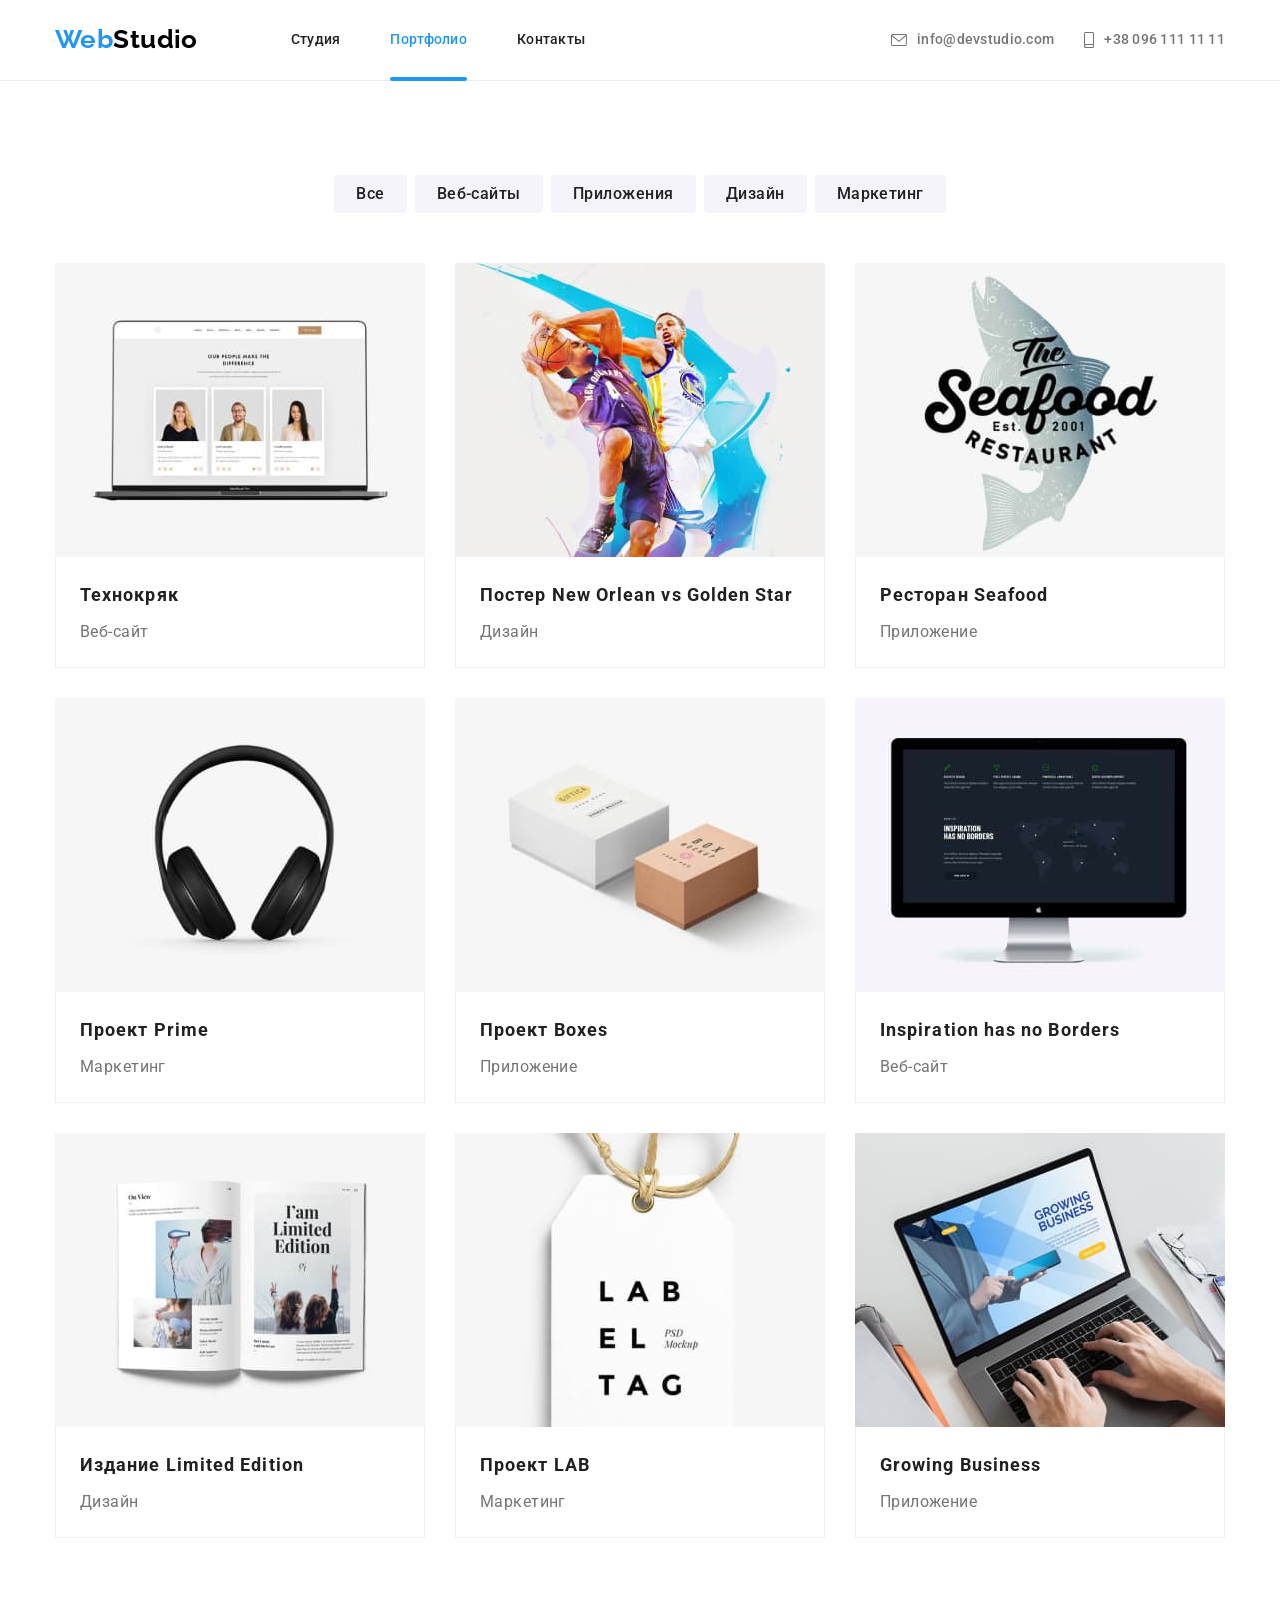
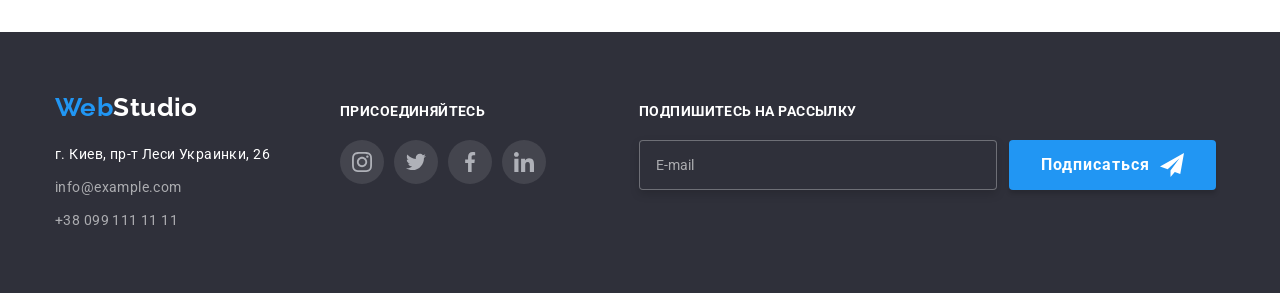
==== portfolio.html @ 74385886 "07" ====
<!DOCTYPE html>
<html lang="ru">

<head>
   <meta charset="UTF-8" />
   <meta http-equiv="X-UA-Compatible" content="IE=edge" />
   <meta name="viewport" content="width=device-width, initial-scale=1.0" />
   <title>PORTFOLIO</title>
   <link rel="preconnect" href="https://fonts.googleapis.com" />
   <link rel="preconnect" href="https://fonts.gstatic.com" crossorigin />
   <link
      href="https://fonts.googleapis.com/css2?family=Raleway:wght@700&family=Roboto:wght@400;500;700;900&display=swap"
      rel="stylesheet" />
   <link rel="stylesheet" href="./css/main.min.css" />
</head>
<body>
   <header class="header">
      <div class="container header-content">
         <nav class="navigation">
            <a class="logo" href="./index.html">
               <span class="logo__part">Web</span>Studio
            </a>

            <ul class="site-nav">
               <li class="site-nav__item">
                  <a class="site-nav__link" href="./index.html">Студия</a>
               </li>

               <li class="site-nav__item">
                  <a class="site-nav__link site-nav__link--activ" href="./portfolio.html">Портфолио</a>
               </li>

               <li class="site-nav__item">
                  <a class="site-nav__link" href="">Контакты</a>
               </li>
            </ul>
         </nav>
         <ul class="contacts">
            <li class="contacts__item">
               <a class="contacts__link" href="mailto:info@devstudio.com">
                  <svg class="contacts__icon" width="16" height="12">
                     <use href="./images/symbol-defs.svg#icon-envelope"></use>
                  </svg>
                  info@devstudio.com
               </a>
            </li>

            <li class="contacts__item">
               <a class="contacts__link" href="tel:+380961111111">
                  <svg class="contacts__icon phone" width="10" height="16">
                     <use href="./images/symbol-defs.svg#icon-smartphone"></use>
                  </svg>
                  +38 096 111 11 11
               </a>
            </li>
         </ul>
      </div>
   </header>
   <main>
      <section class="section">
         <div class="container">
            <ul class="filters">
               <li class="filters__item">
                  <button class="filters__button" type="button">Все</button>
               </li>
               <li class="filters__item">
                  <button class="filters__button" type="button">Веб-сайты</button>
               </li>
               <li class="filters__item">
                  <button class="filters__button" type="button">Приложения</button>
               </li>
               <li class="filters__item">
                  <button class="filters__button" type="button">Дизайн</button>
               </li>
               <li class="filters__item">
                  <button class="filters__button" type="button">Маркетинг</button>
               </li>
            </ul>
            <ul class="card-set">
               <li class="card">
                  <div class="card__wrap">
                     <img class="card__image" src="./images/technocrack.jpg" alt="веб-сайт Технокряк " />
                     <div class="overlay">
                        <p class="overlay__content">
                           Ресурс предлагает комплексные предложения с разным уровнем
                           функционала и сервисов. Все это позволит посетителю получить
                           исчерпывающие сведения о компании или частном лице.
                        </p>
                     </div>
                  </div>

                  <div class="card__content">
                     <h2 class="card__title">Технокряк</h2>
                     <p class="card__text">Веб-сайт</p>
                  </div>
               </li>

               <li class="card">
                  <div class="card__wrap">
                     <img class="card__image" src="./images/poster.jpg" alt="два баскетболиста" />
                     <div class="overlay">
                        <p class="overlay__content">
                           Ресурс предлагает комплексные предложения с разным уровнем
                           функционала и сервисов. Все это позволит посетителю получить
                           исчерпывающие сведения о компании или частном лице.
                        </p>
                     </div>
                  </div>
                  <div class="card__content">
                     <h2 class="card__title">Постер New Orlean vs Golden Star</h2>
                     <p class="card__text">Дизайн</p>
                  </div>
               </li>

               <li class="card">
                  <div class="card__wrap">
                     <img class="card__image" src="./images/seafood.jpg" alt="" />
                     <div class="overlay">
                        <p class="overlay__content">
                           Ресурс предлагает комплексные предложения с разным уровнем
                           функционала и сервисов. Все это позволит посетителю получить
                           исчерпывающие сведения о компании или частном лице.
                        </p>
                     </div>
                  </div>
                  <div class="card__content">
                     <h2 class="card__title">Ресторан Seafood</h2>
                     <p class="card__text">Приложение</p>
                  </div>
               </li>

               <li class="card">
                  <div class="card__wrap">
                     <img class="card__image" src="./images/prime.jpg" alt="" />
                     <div class="overlay">
                        <p class="overlay__content">
                           Ресурс предлагает комплексные предложения с разным уровнем
                           функционала и сервисов. Все это позволит посетителю получить
                           исчерпывающие сведения о компании или частном лице.
                        </p>
                     </div>
                  </div>
                  <div class="card__content">
                     <h2 class="card__title">Проект Prime</h2>
                     <p class="card__text">Маркетинг</p>
                  </div>
               </li>

               <li class="card">
                  <div class="card__wrap">
                     <img class="card__image" src="./images/boxes.jpg" alt="" />
                     <div class="overlay">
                        <p class="overlay__content">
                           Ресурс предлагает комплексные предложения с разным уровнем
                           функционала и сервисов. Все это позволит посетителю получить
                           исчерпывающие сведения о компании или частном лице.
                        </p>
                     </div>
                  </div>
                  <div class="card__content">
                     <h2 class="card__title">Проект Boxes</h2>
                     <p class="card__text">Приложение</p>
                  </div>
               </li>

               <li class="card">
                  <div class="card__wrap">
                     <img class="card__image" src="./images/inspiration.jpg" alt="" />
                     <div class="overlay">
                        <p class="overlay__content">
                           Ресурс предлагает комплексные предложения с разным уровнем
                           функционала и сервисов. Все это позволит посетителю получить
                           исчерпывающие сведения о компании или частном лице.
                        </p>
                     </div>
                  </div>
                  <div class="card__content">
                     <h2 class="card__title" lang="en">Inspiration has no Borders</h2>
                     <p class="card__text">Веб-сайт</p>
                  </div>
               </li>

               <li class="card">
                  <div class="card__wrap">
                     <img class="card__image" src="./images/limited-edition.jpg" alt="книги" />
                     <div class="overlay">
                        <p class="overlay__content">
                           Ресурс предлагает комплексные предложения с разным уровнем
                           функционала и сервисов. Все это позволит посетителю получить
                           исчерпывающие сведения о компании или частном лице.
                        </p>
                     </div>
                  </div>
                  <div class="card__content">
                     <h2 class="card__title">Издание Limited Edition</h2>
                     <p class="card__text">Дизайн</p>
                  </div>
               </li>

               <li class="card">
                  <div class="card__wrap">
                     <img class="card__image" src="./images/lab.jpg" alt="" />
                     <div class="overlay">
                        <p class="overlay__content">
                           Ресурс предлагает комплексные предложения с разным уровнем
                           функционала и сервисов. Все это позволит посетителю получить
                           исчерпывающие сведения о компании или частном лице.
                        </p>
                     </div>
                  </div>
                  <div class="card__content">
                     <h2 class="card__title">Проект LAB</h2>
                     <p class="card__text">Маркетинг</p>
                  </div>
               </li>

               <li class="card">
                  <div class="card__wrap">
                     <img class="card__image" src="./images/growing.jpg" alt="" />
                     <div class="overlay">
                        <p class="overlay__content">
                           Ресурс предлагает комплексные предложения с разным уровнем
                           функционала и сервисов. Все это позволит посетителю получить
                           исчерпывающие сведения о компании или частном лице.
                        </p>
                     </div>
                  </div>
                  <div class="card__content">
                     <h2 class="card__title" lang="en">Growing Business</h2>
                     <p class="card__text">Приложение</p>
                  </div>
               </li>
            </ul>
         </div>
      </section>
   </main>
   <!-- footer -->
   <footer class="footer">
      <div class="container container--flexed">
         <div class="address-block">
            <a class="logo logo--inverted" href="./index.html">
               <span class="logo__part">Web</span>Studio
            </a>
            <address class="address">
               <ul class="address__list">
                  <li class="address__item">
                     <a class="address__link address__link--general"
                        href="https://www.google.com/maps/place/%D0%B1%D1%83%D0%BB.+%D0%9B%D0%B5%D1%81%D0%B8+%D0%A3%D0%BA%D1%80%D0%B0%D0%B8%D0%BD%D0%BA%D0%B8,+26,+%D0%9A%D0%B8%D0%B5%D0%B2,+02000/@50.4265807,30.5361971,17z/data=!4m13!1m7!3m6!1s0x40d4cf0e033ecbe9:0x57a4dffefec77da0!2z0LHRg9C7LiDQm9C10YHQuCDQo9C60YDQsNC40L3QutC4LCAyNiwg0JrQuNC10LIsIDAyMDAw!3b1!8m2!3d50.4265807!4d30.5383858!3m4!1s0x40d4cf0e033ecbe9:0x57a4dffefec77da0!8m2!3d50.4265807!4d30.5383858">
                        г. Киев, пр-т Леси Украинки, 26
                     </a>
                  </li>

                  <li class="address__item">
                     <a class="address__link" href="mailto:info@example.com">info@example.com</a>
                  </li>

                  <li class="address__item">
                     <a class="address__link" href="tel:+380991111111">+38 099 111 11 11</a>
                  </li>
               </ul>
            </address>
         </div>

         <div class="join-block">
            <p class="reuse__title reuse__title--modified">присоединяйтесь</p>
            <ul class="social-media">
               <li class="social-media__item">
                  <a class="social-media__link social-media__link--modified" href="">
                     <svg class="social-media__icon" width="20" height="20">
                        <use href="./images/symbol-defs.svg#icon-instagram"></use>
                     </svg>
                  </a>
               </li>

               <li class="social-media__item">
                  <a class="social-media__link social-media__link--modified" href="">
                     <svg class="social-media__icon" width="20" height="20">
                        <use href="./images/symbol-defs.svg#icon-twitter"></use>
                     </svg>
                  </a>
               </li>

               <li class="social-media__item">
                  <a class="social-media__link social-media__link--modified" href="">
                     <svg class="social-media__icon" width="20" height="20">
                        <use href="./images/symbol-defs.svg#icon-facebook"></use>
                     </svg>
                  </a>
               </li>

               <li class="social-media__item">
                  <a class="social-media__link social-media__link--modified" href="">
                     <svg class="social-media__icon" width="20" height="20">
                        <use href="./images/symbol-defs.svg#icon-linkedin"></use>
                     </svg>
                  </a>
               </li>
            </ul>
         </div>

         <div class="form-block">
            <p class="reuse__title reuse__title--modified">Подпишитесь на рассылку</p>
            <div class="form-wrapper">
               <form class="join-form">
                  <input type="email" name="mail" placeholder="E-mail" class="join-form__input" />
               </form>

               <button type="submit" class="button button--centered">
                  Подписаться<svg class="form-btn-icon" width="24" height="24">
                     <use href="./images/icons.svg#icon-telegram"></use>
                  </svg>
               </button>
            </div>
         </div>
      </div>
   </footer>
</body>

</html>
---- css/main.min.css ----
/*! modern-normalize v1.1.0 | MIT License | https://github.com/sindresorhus/modern-normalize */*,::before,::after{-webkit-box-sizing:border-box;box-sizing:border-box}html{line-height:1.15;-webkit-text-size-adjust:100%;-moz-tab-size:4;-o-tab-size:4;tab-size:4}body{margin:0;font-family:system-ui,-apple-system,"Segoe UI",Roboto,Helvetica,Arial,sans-serif,"Apple Color Emoji","Segoe UI Emoji"}hr{height:0;color:inherit}abbr[title]{-webkit-text-decoration:underline dotted;text-decoration:underline dotted}b,strong{font-weight:bolder}code,kbd,samp,pre{font-family:ui-monospace, SFMono-Regular, Consolas, 'Liberation Mono', Menlo, monospace;font-size:1em}small{font-size:80%}sub,sup{font-size:75%;line-height:0;position:relative;vertical-align:baseline}sub{bottom:-0.25em}sup{top:-0.5em}table{text-indent:0;border-color:inherit}button,input,optgroup,select,textarea{font-family:inherit;font-size:100%;line-height:1.15;margin:0}button,select{text-transform:none}button,[type='button'],[type='reset'],[type='submit']{-webkit-appearance:button}::-moz-focus-inner{border-style:none;padding:0}:-moz-focusring{outline:1px dotted ButtonText}:-moz-ui-invalid{box-shadow:none}legend{padding:0}progress{vertical-align:baseline}::-webkit-inner-spin-button,::-webkit-outer-spin-button{height:auto}[type='search']{-webkit-appearance:textfield;outline-offset:-2px}::-webkit-search-decoration{-webkit-appearance:none}::-webkit-file-upload-button{-webkit-appearance:button;font:inherit}summary{display:list-item}body{color:#757575;font-family:'Roboto', 'Arial', sans-serif;font-size:14px;letter-spacing:0.03em;line-height:1.14}h1,h2,h3,h4,h5,h6,p{margin:0;padding:0}a{text-decoration:none}ul{list-style:none;padding:0;margin:0}.container{width:1200px;padding-left:15px;padding-right:15px;margin:0 auto}.logo{padding-top:24px;padding-bottom:25px;color:#000;font-family:'Raleway';font-style:normal;font-weight:700;font-size:26px;line-height:1.19;text-decoration:none}.logo__part{color:#2196f3}.is-hidden{opacity:0;pointer-events:none;visibility:hidden}.button{text-align:center;vertical-align:middle;border-radius:4px;padding:10px 32px;border:0;min-width:200px;color:#fff;background-color:#2196f3;font-family:'Roboto';font-weight:700;font-size:16px;line-height:1.88;letter-spacing:0.06em;cursor:pointer;-webkit-box-shadow:0px 4px 4px rgba(0,0,0,0.15);box-shadow:0px 4px 4px rgba(0,0,0,0.15)}.visually-hidden{position:absolute;width:1px;height:1px;margin:-1px;border:0;padding:0;white-space:nowrap;-webkit-clip-path:inset(100%);clip-path:inset(100%);clip:rect(0 0 0 0);overflow:hidden}.section{padding-top:94px;padding-bottom:94px}.section-title{color:#212121;font-weight:700;font-size:36px;line-height:1.16;text-align:center;margin-bottom:50px}.reuse__title{display:inline-block;font-weight:700;font-size:14px;line-height:1.14;letter-spacing:0.03em;text-transform:uppercase;color:#fff}.header{border-bottom:1px solid #ececec}.header-content{display:-webkit-box;display:-ms-flexbox;display:flex;-webkit-box-align:center;-ms-flex-align:center;align-items:center}.navigation{display:-webkit-box;display:-ms-flexbox;display:flex}.site-nav{display:-webkit-box;display:-ms-flexbox;display:flex;margin-left:93px;margin-bottom:-1px}.site-nav .site-nav__item:not(:last-child){margin-right:50px}.site-nav .site-nav__link{display:block;padding-top:32px;color:#212121;font-weight:500;letter-spacing:0.02em;text-decoration:none;-webkit-transition:color 250ms cubic-bezier(0.4, 0, 0.2, 1);transition:color 250ms cubic-bezier(0.4, 0, 0.2, 1)}.site-nav .site-nav__link:hover,.site-nav .site-nav__link:focus{color:#2196f3}.site-nav .site-nav__link--activ{color:#2196f3}.site-nav .site-nav__link--activ::after{content:'';display:block;width:100%;height:4px;margin-top:29px;background:#2196f3;border-radius:2px}.contacts{display:-webkit-box;display:-ms-flexbox;display:flex;margin-left:auto}.contacts .contacts__item:not(:last-child){margin-right:30px}.contacts .contacts__link{display:-webkit-box;display:-ms-flexbox;display:flex;-webkit-box-align:center;-ms-flex-align:center;align-items:center;padding-top:20px;padding-bottom:20px;color:#757575;font-weight:500;letter-spacing:0.02em;text-decoration:none;fill:#757575;-webkit-transition:color 250ms cubic-bezier(0.4, 0, 0.2, 1),fill 250ms cubic-bezier(0.4, 0, 0.2, 1);transition:color 250ms cubic-bezier(0.4, 0, 0.2, 1),fill 250ms cubic-bezier(0.4, 0, 0.2, 1)}.contacts .contacts__link:hover,.contacts .contacts__link:focus{color:#2196f3;fill:#2196f3}.contacts .contacts__icon{margin-right:10px;fill:currentColor}.hero{padding-top:200px;padding-bottom:200px;text-align:center;background-color:#2f303a;max-width:1600px;max-height:600px;margin-right:auto;margin-left:auto;background-image:-webkit-gradient(linear, left top, right top, from(rgba(47,48,58,0.4)), to(rgba(47,48,58,0.4))),url("../images/hero-back.jpg");background-image:linear-gradient(to right, rgba(47,48,58,0.4), rgba(47,48,58,0.4)),url("../images/hero-back.jpg");background-repeat:no-repeat;background-position:center}.hero .hero__title{margin:0 auto 30px auto;color:#fff;font-weight:900;font-size:44px;line-height:1.36;text-transform:uppercase;letter-spacing:0.06em;max-width:696px}.backdrop{position:fixed;z-index:1;top:0;left:0;right:0;bottom:0;background:rgba(0,0,0,0.2);-webkit-transition:opacity 300ms cubic-bezier(0.4, 0, 0.2, 1),visibility 300ms cubic-bezier(0.4, 0, 0.2, 1);transition:opacity 300ms cubic-bezier(0.4, 0, 0.2, 1),visibility 300ms cubic-bezier(0.4, 0, 0.2, 1)}.modal{position:absolute;top:50%;left:50%;padding-top:40px;text-align:center;max-width:528px;min-height:581px;-webkit-box-shadow:0px 1px 3px rgba(0,0,0,0.12),0px 1px 1px rgba(0,0,0,0.14),0px 2px 1px rgba(0,0,0,0.2);box-shadow:0px 1px 3px rgba(0,0,0,0.12),0px 1px 1px rgba(0,0,0,0.14),0px 2px 1px rgba(0,0,0,0.2);border-radius:4px;background-color:#fff;-webkit-transform:translate(-50%, -50%) scale(1) rotate(360deg);transform:translate(-50%, -50%) scale(1) rotate(360deg);-webkit-transition:-webkit-transform 500ms cubic-bezier(0.4, 0, 0.2, 1);transition:-webkit-transform 500ms cubic-bezier(0.4, 0, 0.2, 1);transition:transform 500ms cubic-bezier(0.4, 0, 0.2, 1);transition:transform 500ms cubic-bezier(0.4, 0, 0.2, 1), -webkit-transform 500ms cubic-bezier(0.4, 0, 0.2, 1)}.modal .modal__text{font-weight:700;font-size:20px;line-height:1.15;color:#212121}.backdrop.is-hidden .modal{-webkit-transform:translate(-50%, -50%) scale(0) rotate(0deg);transform:translate(-50%, -50%) scale(0) rotate(0deg)}.modal-btn{position:absolute;top:8px;right:8px;width:30px;height:30px;background-color:#fff;border:1px solid rgba(0,0,0,0.1);border-radius:50%}.modal-btn .modal-btn__icon{position:absolute;top:50%;left:50%;-webkit-transform:translate(-50%, -50%);transform:translate(-50%, -50%);-webkit-transition:fill 250ms cubic-bezier(0.4, 0, 0.2, 1);transition:fill 250ms cubic-bezier(0.4, 0, 0.2, 1)}.modal-btn:hover .modal-btn__icon,.modal-btn:focus .modal-btn__icon{fill:#2196f3}.form{width:100%;padding-left:40px;padding-right:40px;margin-top:12px}.form .form__field{display:-webkit-box;display:-ms-flexbox;display:flex;-webkit-box-align:start;-ms-flex-align:start;align-items:start;-webkit-box-orient:vertical;-webkit-box-direction:normal;-ms-flex-direction:column;flex-direction:column;margin-bottom:10px;position:relative}.form .form__field:nth-child(4){margin-bottom:20px}.form .form__field:focus-within .form__icon{fill:#2196f3}.form .form__label{font-size:12px;line-height:1.17;letter-spacing:0.01em;margin-bottom:4px}.form .form__input{display:-webkit-box;display:-ms-flexbox;display:flex;width:100%;height:40px;padding:0 0 0 42px;outline:transparent;border:1px solid rgba(33,33,33,0.2);border-radius:4px;-webkit-transition:border 250ms cubic-bezier(0.4, 0, 0.2, 1);transition:border 250ms cubic-bezier(0.4, 0, 0.2, 1)}.form .form__input:focus{border-color:#2196f3}.form .form__icon{position:absolute;left:12px;top:50%;-webkit-transition:fill 250ms cubic-bezier(0.4, 0, 0.2, 1);transition:fill 250ms cubic-bezier(0.4, 0, 0.2, 1)}.form .textarea{display:inline-block;resize:none;height:120px;padding:12px 16px}.form .textarea::-webkit-input-placeholder{font-size:12px;line-height:1.17;letter-spacing:0.01em;color:rgba(117,117,117,0.5)}.form .textarea:-ms-input-placeholder{font-size:12px;line-height:1.17;letter-spacing:0.01em;color:rgba(117,117,117,0.5)}.form .textarea::-ms-input-placeholder{font-size:12px;line-height:1.17;letter-spacing:0.01em;color:rgba(117,117,117,0.5)}.form .textarea::placeholder{font-size:12px;line-height:1.17;letter-spacing:0.01em;color:rgba(117,117,117,0.5)}.button--submit-form{-webkit-transition:background-color 250ms cubic-bezier(0.4, 0, 0.2, 1);transition:background-color 250ms cubic-bezier(0.4, 0, 0.2, 1)}.button--submit-form:hover,.button--submit-form:focus{background-color:#188ce8}.checkbox{display:-webkit-box;display:-ms-flexbox;display:flex;-webkit-box-align:center;-ms-flex-align:center;align-items:center;-webkit-box-pack:center;-ms-flex-pack:center;justify-content:center;margin-bottom:30px}.checkbox .checkbox__input:checked+.checkbox__icon{fill:#2196f3;background-image:url('data:image/svg+xml,%3Csvg width="16" height="15" fill="none" xmlns="http://www.w3.org/2000/svg"%3E%3Crect width="16" height="15" rx="2" fill="%232196F3"/%3E%3Cpath d="m3.957 7.752-.069-.066-.069.065-.888.842-.076.072.076.073 3.496 3.334.069.066.069-.066 7.504-7.158.076-.073-.076-.072-.882-.841-.069-.066-.069.066-6.553 6.246-2.539-2.422Z" fill="%23fff" stroke="%23fff" stroke-width=".2"/%3E%3C/svg%3E')}.checkbox .checkbox__icon{margin-left:12px}.checkbox .checkbox__lable{margin-left:7px;line-height:1.71}.checkbox .checkbox__link{color:#2196f3}.client-list{display:-webkit-box;display:-ms-flexbox;display:flex}.client-list .client-list__item:not(:last-child){margin-right:30px}.client-list .client-list__link{display:-webkit-box;display:-ms-flexbox;display:flex;-webkit-box-pack:center;-ms-flex-pack:center;justify-content:center;-webkit-box-align:center;-ms-flex-align:center;align-items:center;width:170px;height:92px;border-radius:4px;border:1px solid #afb1b8;color:#afb1b8;-webkit-transition:color 250ms cubic-bezier(0.4, 0, 0.2, 1),border-color 250ms cubic-bezier(0.4, 0, 0.2, 1);transition:color 250ms cubic-bezier(0.4, 0, 0.2, 1),border-color 250ms cubic-bezier(0.4, 0, 0.2, 1)}.client-list .client-list__link:hover,.client-list .client-list__link:focus{border-color:#2196f3;color:#2196f3}.client-list .client-list__icon{fill:currentColor}.features{padding-top:94px}.features .features__list{display:-webkit-box;display:-ms-flexbox;display:flex}.features .features__item{width:270px}.features .features__item:not(:last-child){margin-right:30px}.features .features__logo{display:-webkit-box;display:-ms-flexbox;display:flex;-webkit-box-align:center;-ms-flex-align:center;align-items:center;-webkit-box-pack:center;-ms-flex-pack:center;justify-content:center;background-color:#f5f4fa;height:120px;border-radius:4px;margin-bottom:30px}.features .features__title{margin-bottom:10px;font-size:14px;color:#212121;font-weight:700;text-transform:uppercase}.features .features__text{line-height:1.71}.section--highlight{background-color:#f5f4fa}.team-list{display:-webkit-box;display:-ms-flexbox;display:flex;text-align:center}.team-list .team-list__item{background-color:var(--white-color);-webkit-box-shadow:0px 1px 3px rgba(0,0,0,0.12),0px 1px 1px rgba(0,0,0,0.14),0px 2px 1px rgba(0,0,0,0.2);box-shadow:0px 1px 3px rgba(0,0,0,0.12),0px 1px 1px rgba(0,0,0,0.14),0px 2px 1px rgba(0,0,0,0.2);border-radius:0px 0px 4px 4px}.team-list .team-list__item:not(:last-child){margin-right:30px}.team-list .team-list__image{display:block}.team-list .team-list__card{padding-top:30px;padding-bottom:30px}.team-list .team-list__title,.team-list .team-list__text{font-size:16px;line-height:1.19}.team-list .team-list__title{margin-bottom:10px;font-weight:500;color:#212121}.team-list .team-list__text{margin-bottom:16px}.social-media{display:-webkit-box;display:-ms-flexbox;display:flex;-webkit-box-pack:center;-ms-flex-pack:center;justify-content:center}.social-media .social-media__item:not(:last-child){margin-right:10px}.social-media .social-media__link{display:-webkit-box;display:-ms-flexbox;display:flex;-webkit-box-pack:center;-ms-flex-pack:center;justify-content:center;-webkit-box-align:center;-ms-flex-align:center;align-items:center;color:#afb1b8;width:44px;height:44px;border-radius:50%;-webkit-transition:background-color 250ms cubic-bezier(0.4, 0, 0.2, 1),color 250ms cubic-bezier(0.4, 0, 0.2, 1);transition:background-color 250ms cubic-bezier(0.4, 0, 0.2, 1),color 250ms cubic-bezier(0.4, 0, 0.2, 1)}.social-media .social-media__link:hover,.social-media .social-media__link:focus{background-color:#2196f3;color:#fff}.social-media .social-media__icon{display:block;fill:currentColor}.product{display:-webkit-box;display:-ms-flexbox;display:flex}.product .product__item{position:relative}.product .product__item:not(:last-child){margin-right:30px}.product .product__image{display:block}.product .product__wrapper{position:absolute;padding:27px 0 27px 0;left:0;bottom:0;width:100%;text-align:center;background:rgba(47,48,58,0.8)}.footer{padding-top:60px;padding-bottom:60px;background-color:#2f303a}.container--flexed{display:-webkit-box;display:-ms-flexbox;display:flex}.logo--inverted{color:#fff}.address-block{margin-right:70px}.address{margin-top:20px}.address .address__item:not(:last-child){margin-bottom:9px}.address .address__link{text-decoration:none;font-style:normal;line-height:1.71;color:rgba(255,255,255,0.6);-webkit-transition:color 250ms cubic-bezier(0.4, 0, 0.2, 1);transition:color 250ms cubic-bezier(0.4, 0, 0.2, 1)}.address .address__link:hover,.address .address__link:focus{color:#2196f3}.address .address__link--general{color:#fff}.join-block{margin-top:12px}.reuse__title--modified{margin-bottom:20px}.social-media__link--modified{background-color:rgba(255,255,255,0.1);color:#fff}.form-block{margin-left:93px;margin-top:12px}.form-wrapper{display:-webkit-box;display:-ms-flexbox;display:flex;-webkit-box-align:center;-ms-flex-align:center;align-items:center}.join-form__input{width:358px;height:50px;padding:15px 16px;margin-right:12px;border:1px solid rgba(255,255,255,0.3);-webkit-box-sizing:border-box;box-sizing:border-box;-webkit-filter:drop-shadow(0px 4px 4px rgba(0,0,0,0.15));filter:drop-shadow(0px 4px 4px rgba(0,0,0,0.15));border-radius:4px;background-color:#2f303a;color:#fff}.join-form__input::-webkit-input-placeholder{font-style:16px;line-height:1.25;color:rgba(255,255,255,0.6)}.join-form__input:-ms-input-placeholder{font-style:16px;line-height:1.25;color:rgba(255,255,255,0.6)}.join-form__input::-ms-input-placeholder{font-style:16px;line-height:1.25;color:rgba(255,255,255,0.6)}.join-form__input::placeholder{font-style:16px;line-height:1.25;color:rgba(255,255,255,0.6)}.button--centered{display:-webkit-box;display:-ms-flexbox;display:flex;-webkit-box-align:center;-ms-flex-align:center;align-items:center}.form-btn-icon{margin-left:10px}.card-set{display:-webkit-box;display:-ms-flexbox;display:flex;-ms-flex-wrap:wrap;flex-wrap:wrap;margin-top:-30px;margin-left:-30px}.card-set .card{margin-top:30px;margin-left:30px;-ms-flex-preferred-size:calc(100% / 3 - 30px);flex-basis:calc(100% / 3 - 30px);-webkit-transition:-webkit-box-shadow 250ms cubic-bezier(0.4, 0, 0.2, 1);transition:-webkit-box-shadow 250ms cubic-bezier(0.4, 0, 0.2, 1);transition:box-shadow 250ms cubic-bezier(0.4, 0, 0.2, 1);transition:box-shadow 250ms cubic-bezier(0.4, 0, 0.2, 1), -webkit-box-shadow 250ms cubic-bezier(0.4, 0, 0.2, 1)}.card-set .card:hover{-webkit-box-shadow:0px 1px 1px rgba(0,0,0,0.12),0px 4px 4px rgba(0,0,0,0.06),1px 4px 6px rgba(0,0,0,0.16);box-shadow:0px 1px 1px rgba(0,0,0,0.12),0px 4px 4px rgba(0,0,0,0.06),1px 4px 6px rgba(0,0,0,0.16);cursor:pointer}.card-set .card:hover .overlay{-webkit-transform:translateY(0%);transform:translateY(0%)}.card-set .card__wrap{position:relative;overflow:hidden}.card-set .card__image{display:block;max-width:100%}.card-set .overlay{position:absolute;left:0;top:0;bottom:0;right:0;background-color:rgba(33,150,243,0.9);-webkit-transform:translateY(100%);transform:translateY(100%);-webkit-transition:-webkit-transform 250ms cubic-bezier(0.4, 0, 0.2, 1);transition:-webkit-transform 250ms cubic-bezier(0.4, 0, 0.2, 1);transition:transform 250ms cubic-bezier(0.4, 0, 0.2, 1);transition:transform 250ms cubic-bezier(0.4, 0, 0.2, 1), -webkit-transform 250ms cubic-bezier(0.4, 0, 0.2, 1)}.card-set .overlay__content{padding:63px 24px;font-size:18px;line-height:1.56;color:#fff}.card-set .card__content{padding:20px 24px;border:1px solid #eeeeee;border-top:0}.card-set .card__title{margin-bottom:4px;color:#212121;font-weight:700;font-size:18px;line-height:2;letter-spacing:0.06em}.card-set .card__text{font-size:16px;line-height:1.88}.filters{display:-webkit-box;display:-ms-flexbox;display:flex;-webkit-box-pack:center;-ms-flex-pack:center;justify-content:center;margin-bottom:50px}.filters .filters__item:not(:last-child){margin-right:8px}.filters .filters__button{border-radius:4px;border:transparent;padding:6px 22px;color:#212121;background-color:#f5f4fa;font-weight:500;font-size:16px;line-height:1.62;letter-spacing:0.03em;cursor:pointer;font-family:'Roboto';-webkit-transition:color 250ms cubic-bezier(0.4, 0, 0.2, 1),background-color 250ms cubic-bezier(0.4, 0, 0.2, 1),-webkit-box-shadow 250ms cubic-bezier(0.4, 0, 0.2, 1);transition:color 250ms cubic-bezier(0.4, 0, 0.2, 1),background-color 250ms cubic-bezier(0.4, 0, 0.2, 1),-webkit-box-shadow 250ms cubic-bezier(0.4, 0, 0.2, 1);transition:color 250ms cubic-bezier(0.4, 0, 0.2, 1),background-color 250ms cubic-bezier(0.4, 0, 0.2, 1),box-shadow 250ms cubic-bezier(0.4, 0, 0.2, 1);transition:color 250ms cubic-bezier(0.4, 0, 0.2, 1),background-color 250ms cubic-bezier(0.4, 0, 0.2, 1),box-shadow 250ms cubic-bezier(0.4, 0, 0.2, 1),-webkit-box-shadow 250ms cubic-bezier(0.4, 0, 0.2, 1)}.filters .filters__button:hover,.filters .filters__button:focus{color:#fff;background-color:#2196f3;-webkit-box-shadow:0px 3px 1px rgba(0,0,0,0.1),0px 1px 2px rgba(0,0,0,0.08),0px 2px 2px rgba(0,0,0,0.12);box-shadow:0px 3px 1px rgba(0,0,0,0.1),0px 1px 2px rgba(0,0,0,0.08),0px 2px 2px rgba(0,0,0,0.12)}
/*# sourceMappingURL=main.min.css.map */
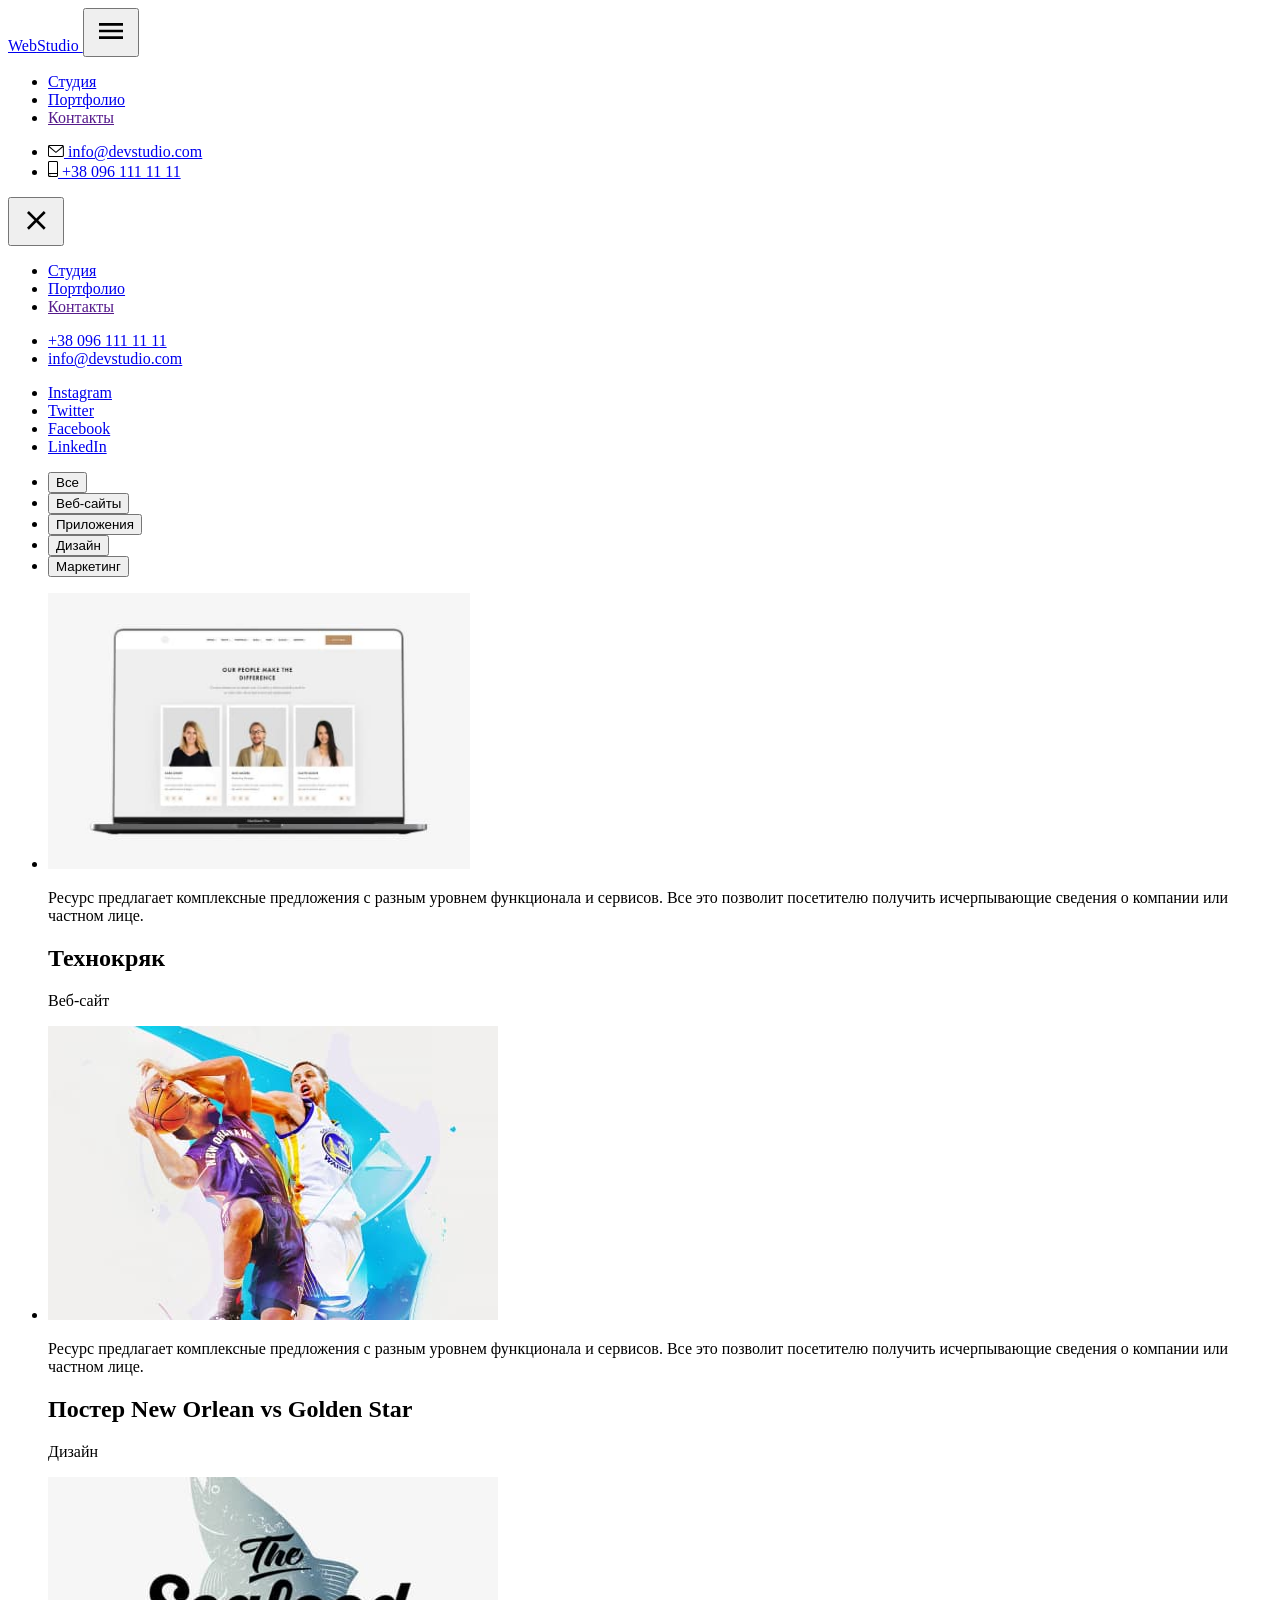
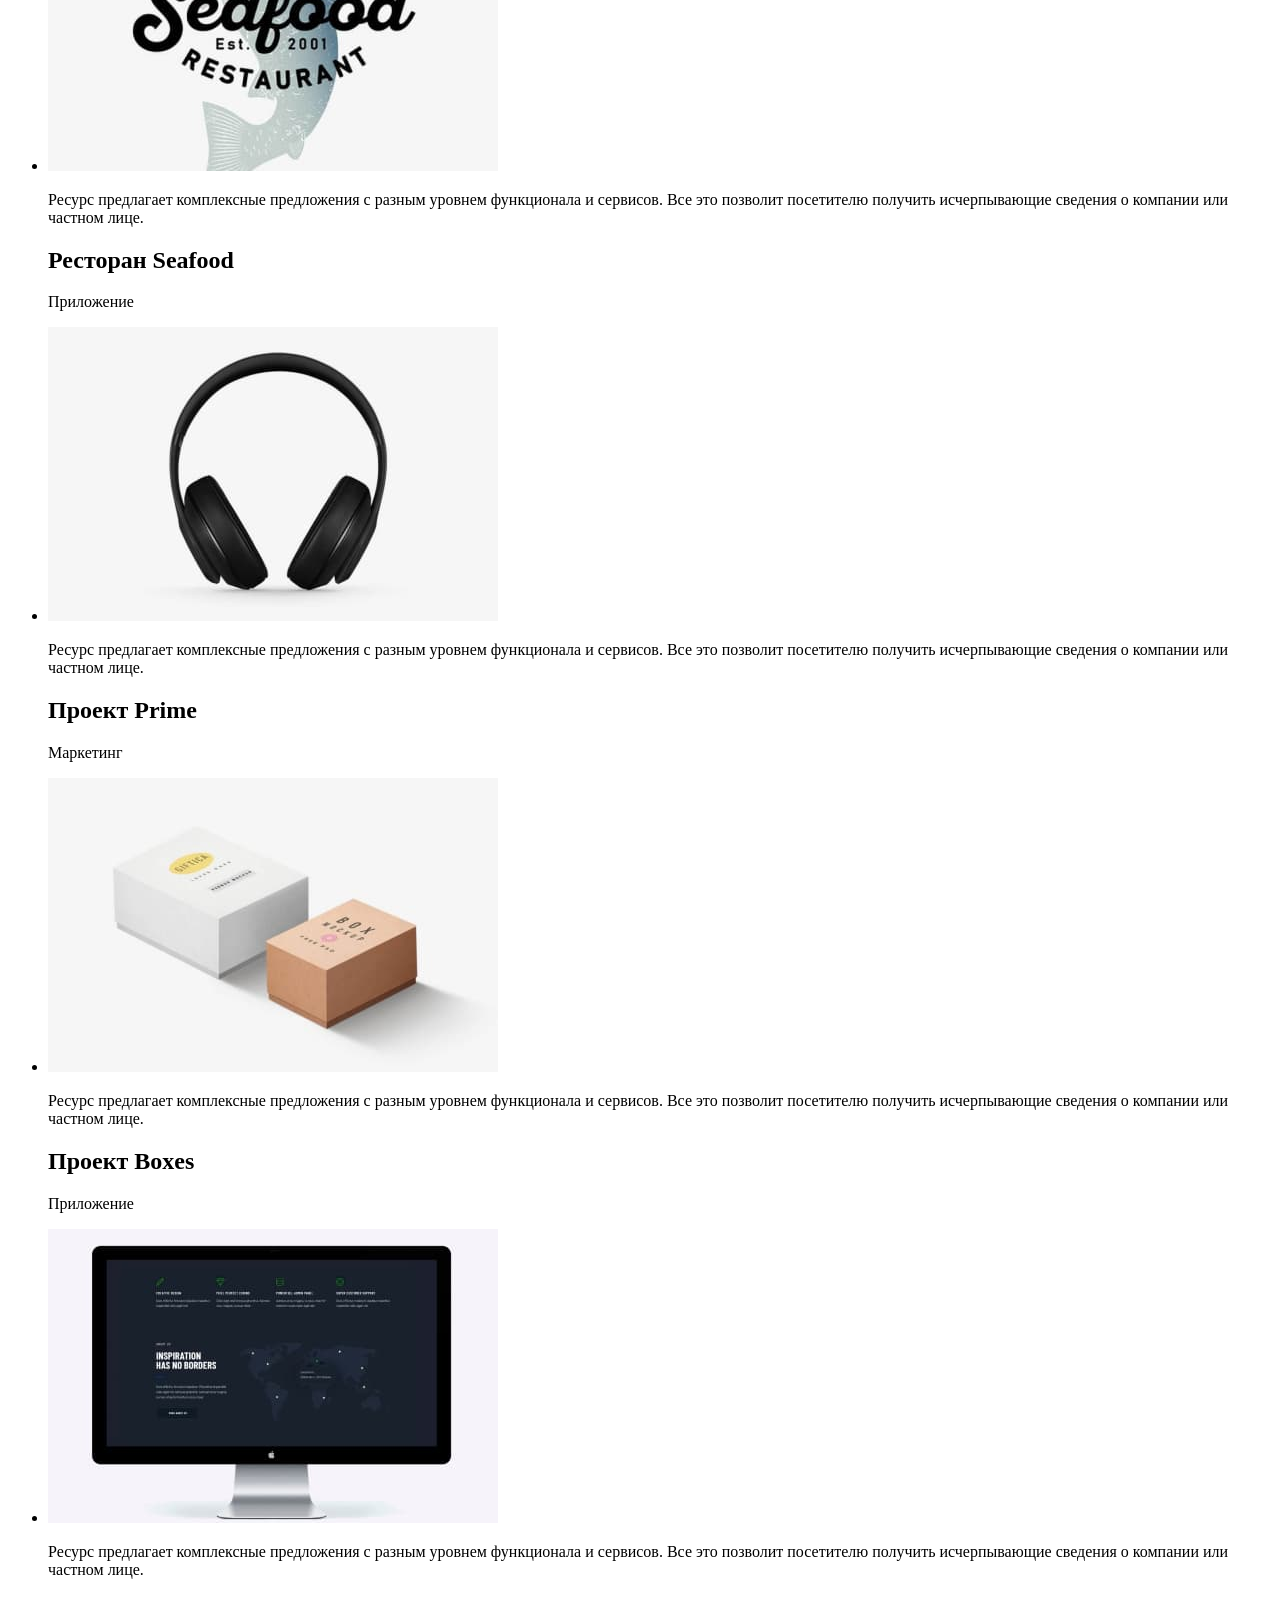
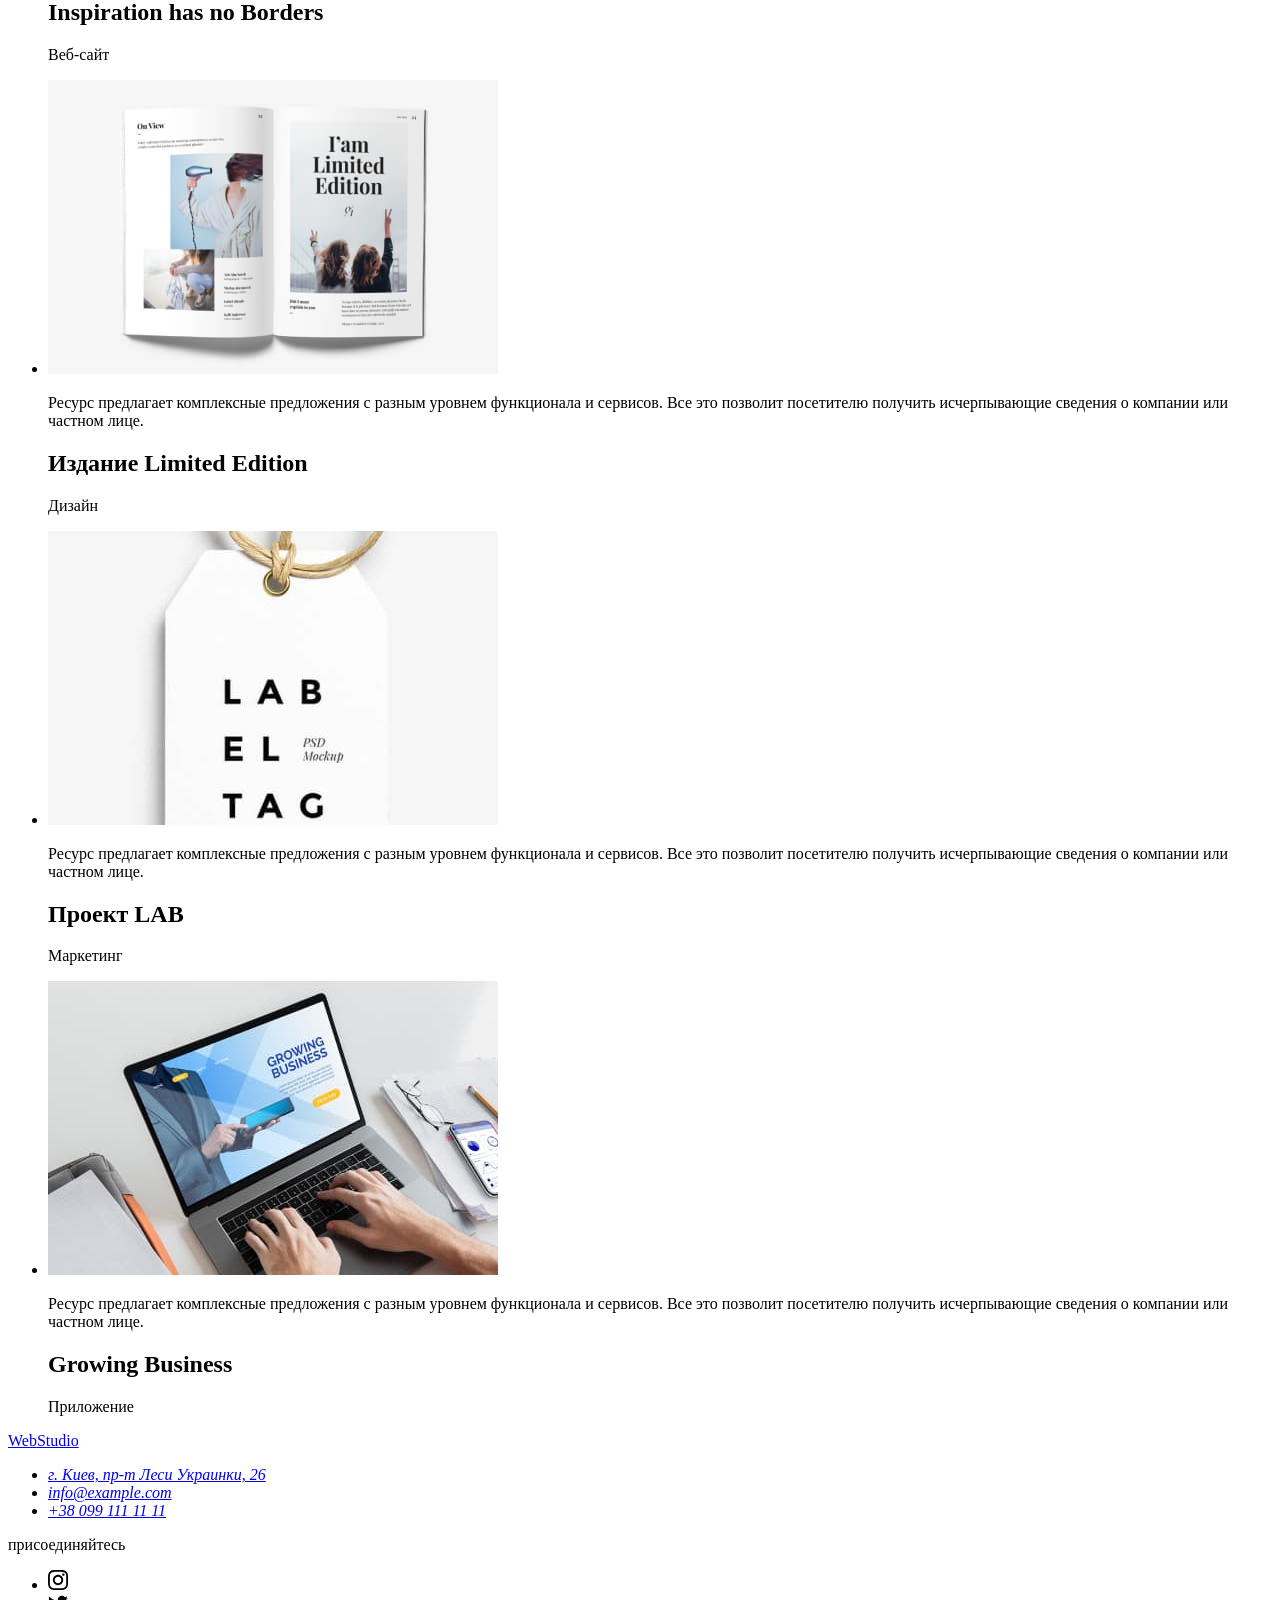
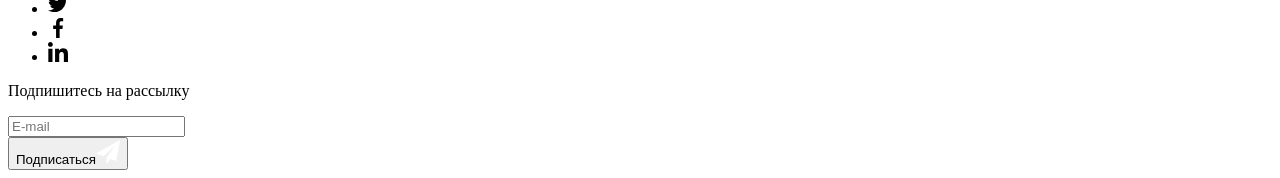
==== commit 6cd6809f: "image/portfolio" ====
--- a/portfolio.html
+++ b/portfolio.html
@@ -11,16 +11,20 @@
    <link
       href="https://fonts.googleapis.com/css2?family=Raleway:wght@700&family=Roboto:wght@400;500;700;900&display=swap"
       rel="stylesheet" />
-   <link rel="stylesheet" href="./css/main.min.css" />
+   <link rel="stylesheet" href="./css/portfolio.min.css" />
 </head>
+
 <body>
    <header class="header">
       <div class="container header-content">
+         <a class="logo" href="./index.html"><span class="logo__part">Web</span>Studio </a>
+         <button class="menu-open-btn" type="button">
+            <svg class="mobile-btn__icon" width="40" height="40" aria-label="кнопка мобильного меню">
+               <use class="mobile-btn__menu" href="./images/mobile-menu.svg#icon-menu-btn"></use>
+            </svg>
+         </button>
+
          <nav class="navigation">
-            <a class="logo" href="./index.html">
-               <span class="logo__part">Web</span>Studio
-            </a>
-
             <ul class="site-nav">
                <li class="site-nav__item">
                   <a class="site-nav__link" href="./index.html">Студия</a>
@@ -47,13 +51,60 @@
 
             <li class="contacts__item">
                <a class="contacts__link" href="tel:+380961111111">
-                  <svg class="contacts__icon phone" width="10" height="16">
+                  <svg class="contacts__icon" width="10" height="16">
                      <use href="./images/symbol-defs.svg#icon-smartphone"></use>
                   </svg>
                   +38 096 111 11 11
                </a>
             </li>
          </ul>
+         <div class="mob-menu">
+            <div class="container">
+               <button class="menu-close-btn" type="button">
+                  <svg class="menu-close-btn__icon" width="40" height="40" aria-label="кнопка мобильного меню">
+                     <use href="./images/mobile-menu.svg#icon-cross-btn"></use>
+                  </svg>
+               </button>
+               <ul class="nav-menu">
+                  <li class="nav-menu__item">
+                     <a href="./index.html" class="nav-menu__link">Студия</a>
+                  </li>
+                  <li class="nav-menu__item">
+                     <a href="./portfolio.html" class="nav-menu__link nav-menu__link--activ">Портфолио</a>
+                  </li>
+                  <li class="nav-menu__item">
+                     <a href="" class="nav-menu__link">Контакты</a>
+                  </li>
+               </ul>
+               <div class="mob-menu-bottom">
+                  <ul class="mobile-contacts">
+                     <li class="mobile-contacts__item">
+                        <a class="mobile-contacts__phone" href="tel:+380961111111" class="mobile-contacts__link">+38 096
+                           111 11 11</a>
+                     </li>
+                     <li class="mobile-contacts__item">
+                        <a class="mobile-contacts__email" href="mailto:info@devstudio.com"
+                           class="mobile-contacts__link">info@devstudio.com</a>
+                     </li>
+                  </ul>
+
+                  <ul class="mobile-socials">
+                     <li class="mobile-socials__item">
+                        <a href="#" class="mobile-socials__link">Instagram</a>
+                     </li>
+                     <li class="mobile-socials__item">
+                        <a href="#" class="mobile-socials__link">Twitter</a>
+                     </li>
+                     <li class="mobile-socials__item">
+                        <a href="#" class="mobile-socials__link">Facebook</a>
+                     </li>
+                     <li class="mobile-socials__item">
+                        <a href="#" class="mobile-socials__link">LinkedIn</a>
+                     </li>
+                  </ul>
+               </div>
+            </div>
+         </div>
       </div>
    </header>
    <main>
@@ -79,7 +130,15 @@
             <ul class="card-set">
                <li class="card">
                   <div class="card__wrap">
-                     <img class="card__image" src="./images/technocrack.jpg" alt="веб-сайт Технокряк " />
+                     <img srcset="
+                                        ./images/project-1-354.jpg 354w,
+                                        ./images/project-1-370.jpg 370w,
+                                        ./images/project-1-450.jpg 450w,
+                                        ./images/project-1-708.jpg 708w,
+                                        ./images/project-1-740.jpg 740w,
+                                        ./images/project-1-900.jpg 900w
+                                    " class="card__image" src="./images/project-1-450.jpg" alt="веб-сайт Технокряк "
+                        sizes="(min-width: 1200px) 33vw, (min-width: 768px) 50vw, 100vw" />
                      <div class="overlay">
                         <p class="overlay__content">
                            Ресурс предлагает комплексные предложения с разным уровнем
@@ -97,7 +156,8 @@
 
                <li class="card">
                   <div class="card__wrap">
-                     <img class="card__image" src="./images/poster.jpg" alt="два баскетболиста" />
+                     <img srcset="./images/responsive-jpg/mobile/project-2/img@2x.jpg 2x" class="card__image"
+                        src="./images/responsive-jpg/mobile/project-2/project-2-450.jpg" alt="два баскетболиста" />
                      <div class="overlay">
                         <p class="overlay__content">
                            Ресурс предлагает комплексные предложения с разным уровнем
@@ -114,7 +174,8 @@
 
                <li class="card">
                   <div class="card__wrap">
-                     <img class="card__image" src="./images/seafood.jpg" alt="" />
+                     <img srcset="./images/responsive-jpg/mobile/project-3/img@2x.jpg 2x" class="card__image"
+                        src="./images/responsive-jpg/mobile/project-3/img.jpg" alt="" />
                      <div class="overlay">
                         <p class="overlay__content">
                            Ресурс предлагает комплексные предложения с разным уровнем
@@ -131,7 +192,8 @@
 
                <li class="card">
                   <div class="card__wrap">
-                     <img class="card__image" src="./images/prime.jpg" alt="" />
+                     <img srcset="./images/responsive-jpg/mobile/project-4/img@2x.jpg 2x" class="card__image"
+                        src="./images/responsive-jpg/mobile/project-4/img.jpg" alt="наушники" />
                      <div class="overlay">
                         <p class="overlay__content">
                            Ресурс предлагает комплексные предложения с разным уровнем
@@ -148,7 +210,8 @@
 
                <li class="card">
                   <div class="card__wrap">
-                     <img class="card__image" src="./images/boxes.jpg" alt="" />
+                     <img srcset="./images/responsive-jpg/mobile/project-5/img@2x.jpg 2x" class="card__image"
+                        src="./images/responsive-jpg/mobile/project-5/img.jpg" alt="коробки" />
                      <div class="overlay">
                         <p class="overlay__content">
                            Ресурс предлагает комплексные предложения с разным уровнем
@@ -165,7 +228,8 @@
 
                <li class="card">
                   <div class="card__wrap">
-                     <img class="card__image" src="./images/inspiration.jpg" alt="" />
+                     <img srcset="./images/responsive-jpg/mobile/project-6/img@2x.jpg 2x" class="card__image"
+                        src="./images/responsive-jpg/mobile/project-6/img.jpg" alt="монитор" />
                      <div class="overlay">
                         <p class="overlay__content">
                            Ресурс предлагает комплексные предложения с разным уровнем
@@ -182,7 +246,8 @@
 
                <li class="card">
                   <div class="card__wrap">
-                     <img class="card__image" src="./images/limited-edition.jpg" alt="книги" />
+                     <img srcset="./images/responsive-jpg/mobile/project-7/img@2x.jpg 2x" class="card__image"
+                        src="./images/responsive-jpg/mobile/project-7/img.jpg" alt="книги" />
                      <div class="overlay">
                         <p class="overlay__content">
                            Ресурс предлагает комплексные предложения с разным уровнем
@@ -199,7 +264,8 @@
 
                <li class="card">
                   <div class="card__wrap">
-                     <img class="card__image" src="./images/lab.jpg" alt="" />
+                     <img srcset="./images/responsive-jpg/mobile/project-8/img@2x.jpg 2x" class="card__image"
+                        src="./images/responsive-jpg/mobile/project-8/img.jpg" alt="бейджик" />
                      <div class="overlay">
                         <p class="overlay__content">
                            Ресурс предлагает комплексные предложения с разным уровнем
@@ -216,7 +282,8 @@
 
                <li class="card">
                   <div class="card__wrap">
-                     <img class="card__image" src="./images/growing.jpg" alt="" />
+                     <img srcset="./images/responsive-jpg/mobile/project-9/img@2x.jpg 2x" class="card__image"
+                        src="./images/responsive-jpg/mobile/project-9/img.jpg" alt="ноутбук" />
                      <div class="overlay">
                         <p class="overlay__content">
                            Ресурс предлагает комплексные предложения с разным уровнем
@@ -237,65 +304,67 @@
    <!-- footer -->
    <footer class="footer">
       <div class="container container--flexed">
-         <div class="address-block">
-            <a class="logo logo--inverted" href="./index.html">
-               <span class="logo__part">Web</span>Studio
-            </a>
-            <address class="address">
-               <ul class="address__list">
-                  <li class="address__item">
-                     <a class="address__link address__link--general"
-                        href="https://www.google.com/maps/place/%D0%B1%D1%83%D0%BB.+%D0%9B%D0%B5%D1%81%D0%B8+%D0%A3%D0%BA%D1%80%D0%B0%D0%B8%D0%BD%D0%BA%D0%B8,+26,+%D0%9A%D0%B8%D0%B5%D0%B2,+02000/@50.4265807,30.5361971,17z/data=!4m13!1m7!3m6!1s0x40d4cf0e033ecbe9:0x57a4dffefec77da0!2z0LHRg9C7LiDQm9C10YHQuCDQo9C60YDQsNC40L3QutC4LCAyNiwg0JrQuNC10LIsIDAyMDAw!3b1!8m2!3d50.4265807!4d30.5383858!3m4!1s0x40d4cf0e033ecbe9:0x57a4dffefec77da0!8m2!3d50.4265807!4d30.5383858">
-                        г. Киев, пр-т Леси Украинки, 26
+         <div class="tablet-wrap">
+            <div class="address-block">
+               <a class="logo logo--inverted" href="./index.html">
+                  <span class="logo__part">Web</span>Studio
+               </a>
+               <address class="address">
+                  <ul class="address__list">
+                     <li class="address__item">
+                        <a class="address__link address__link--general"
+                           href="https://www.google.com/maps/place/%D0%B1%D1%83%D0%BB.+%D0%9B%D0%B5%D1%81%D0%B8+%D0%A3%D0%BA%D1%80%D0%B0%D0%B8%D0%BD%D0%BA%D0%B8,+26,+%D0%9A%D0%B8%D0%B5%D0%B2,+02000/@50.4265807,30.5361971,17z/data=!4m13!1m7!3m6!1s0x40d4cf0e033ecbe9:0x57a4dffefec77da0!2z0LHRg9C7LiDQm9C10YHQuCDQo9C60YDQsNC40L3QutC4LCAyNiwg0JrQuNC10LIsIDAyMDAw!3b1!8m2!3d50.4265807!4d30.5383858!3m4!1s0x40d4cf0e033ecbe9:0x57a4dffefec77da0!8m2!3d50.4265807!4d30.5383858">
+                           г. Киев, пр-т Леси Украинки, 26
+                        </a>
+                     </li>
+
+                     <li class="address__item">
+                        <a class="address__link" href="mailto:info@example.com">info@example.com</a>
+                     </li>
+
+                     <li class="address__item">
+                        <a class="address__link" href="tel:+380991111111">+38 099 111 11 11</a>
+                     </li>
+                  </ul>
+               </address>
+            </div>
+
+            <div class="join-block">
+               <p class="reuse__title reuse__title--modified">присоединяйтесь</p>
+               <ul class="social-media">
+                  <li class="social-media__item">
+                     <a class="social-media__link social-media__link--modified" href="">
+                        <svg class="social-media__icon social-media__icon--modified" width="20" height="20">
+                           <use href="./images/symbol-defs.svg#icon-instagram"></use>
+                        </svg>
                      </a>
                   </li>
 
-                  <li class="address__item">
-                     <a class="address__link" href="mailto:info@example.com">info@example.com</a>
-                  </li>
-
-                  <li class="address__item">
-                     <a class="address__link" href="tel:+380991111111">+38 099 111 11 11</a>
+                  <li class="social-media__item">
+                     <a class="social-media__link social-media__link--modified" href="">
+                        <svg class="social-media__icon social-media__icon--modified" width="20" height="20">
+                           <use href="./images/symbol-defs.svg#icon-twitter"></use>
+                        </svg>
+                     </a>
+                  </li>
+
+                  <li class="social-media__item">
+                     <a class="social-media__link social-media__link--modified" href="">
+                        <svg class="social-media__icon social-media__icon--modified" width="20" height="20">
+                           <use href="./images/symbol-defs.svg#icon-facebook"></use>
+                        </svg>
+                     </a>
+                  </li>
+
+                  <li class="social-media__item">
+                     <a class="social-media__link social-media__link--modified" href="">
+                        <svg class="social-media__icon social-media__icon--modified" width="20" height="20">
+                           <use href="./images/symbol-defs.svg#icon-linkedin"></use>
+                        </svg>
+                     </a>
                   </li>
                </ul>
-            </address>
-         </div>
-
-         <div class="join-block">
-            <p class="reuse__title reuse__title--modified">присоединяйтесь</p>
-            <ul class="social-media">
-               <li class="social-media__item">
-                  <a class="social-media__link social-media__link--modified" href="">
-                     <svg class="social-media__icon" width="20" height="20">
-                        <use href="./images/symbol-defs.svg#icon-instagram"></use>
-                     </svg>
-                  </a>
-               </li>
-
-               <li class="social-media__item">
-                  <a class="social-media__link social-media__link--modified" href="">
-                     <svg class="social-media__icon" width="20" height="20">
-                        <use href="./images/symbol-defs.svg#icon-twitter"></use>
-                     </svg>
-                  </a>
-               </li>
-
-               <li class="social-media__item">
-                  <a class="social-media__link social-media__link--modified" href="">
-                     <svg class="social-media__icon" width="20" height="20">
-                        <use href="./images/symbol-defs.svg#icon-facebook"></use>
-                     </svg>
-                  </a>
-               </li>
-
-               <li class="social-media__item">
-                  <a class="social-media__link social-media__link--modified" href="">
-                     <svg class="social-media__icon" width="20" height="20">
-                        <use href="./images/symbol-defs.svg#icon-linkedin"></use>
-                     </svg>
-                  </a>
-               </li>
-            </ul>
+            </div>
          </div>
 
          <div class="form-block">
@@ -314,8 +383,7 @@
          </div>
       </div>
    </footer>
+   <script src="./js/mobile-menu.js"></script>
 </body>
 
-</html>
-
-
+</html>
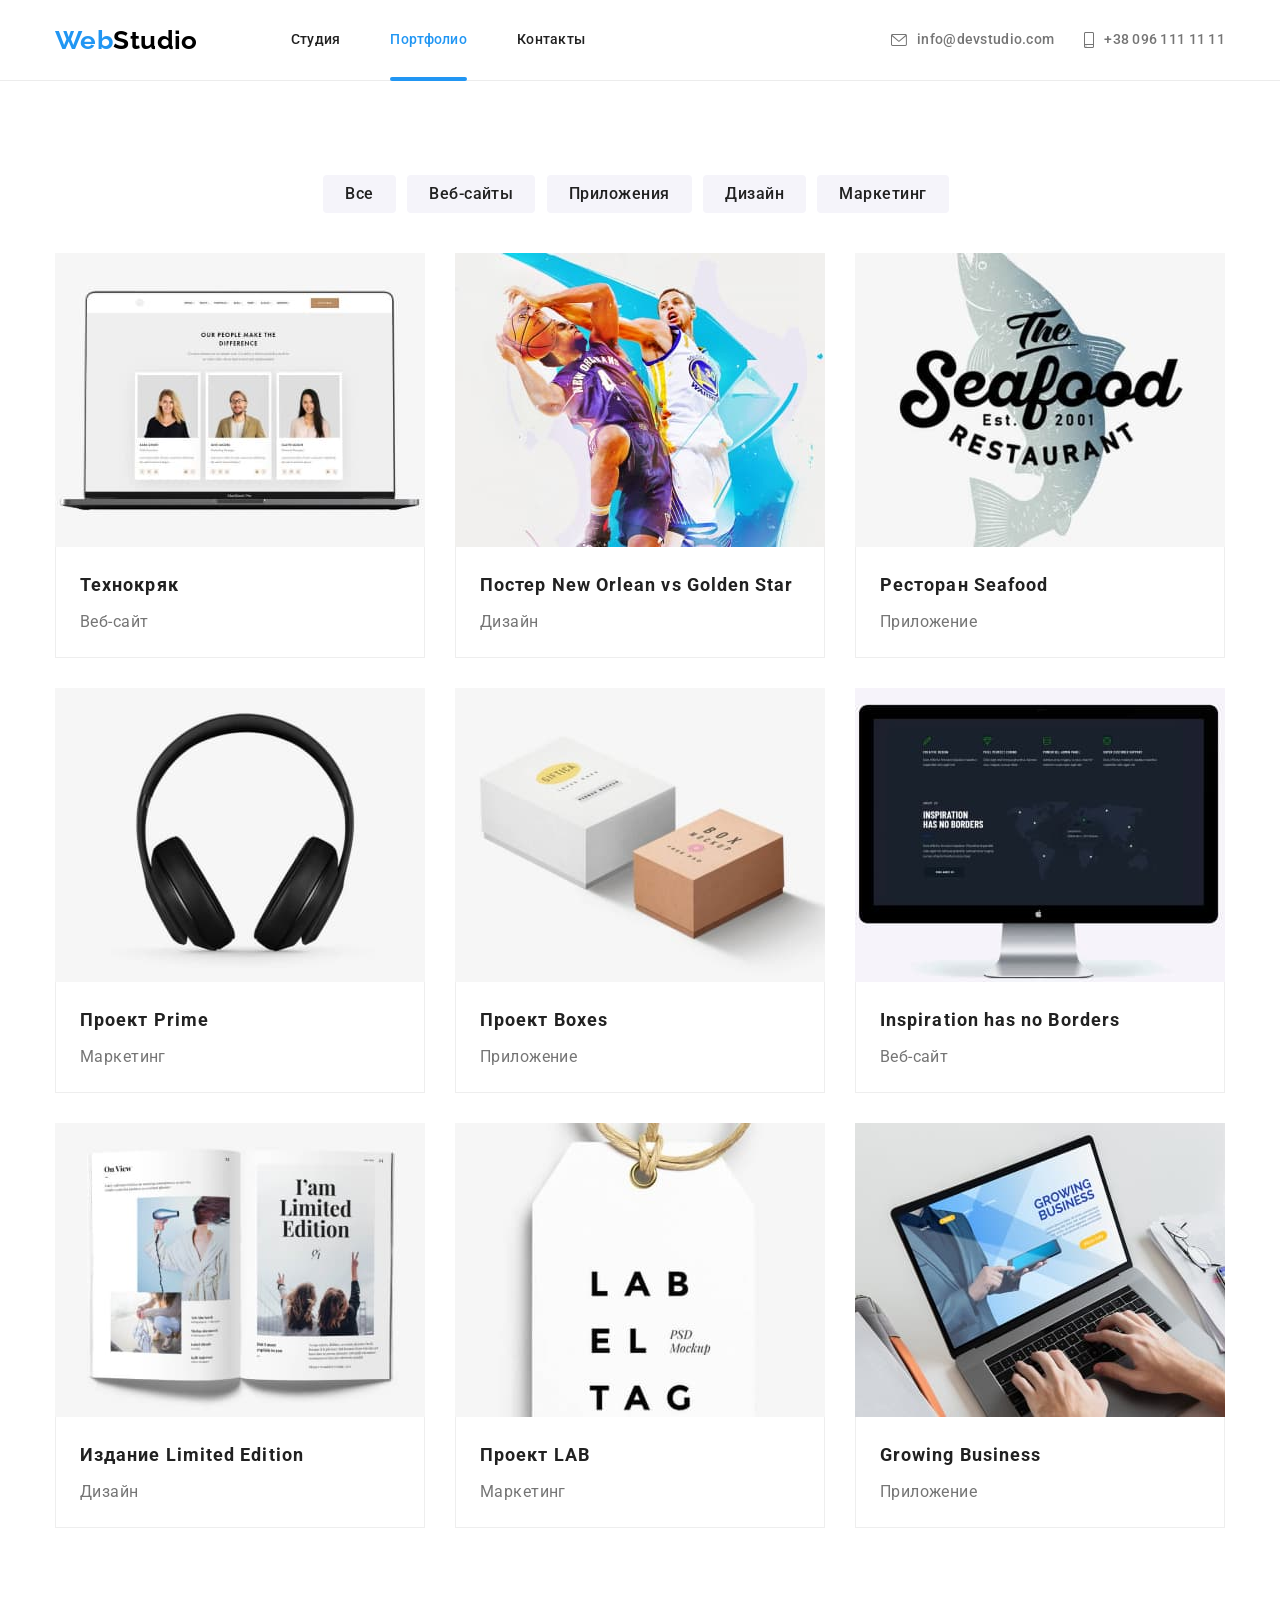
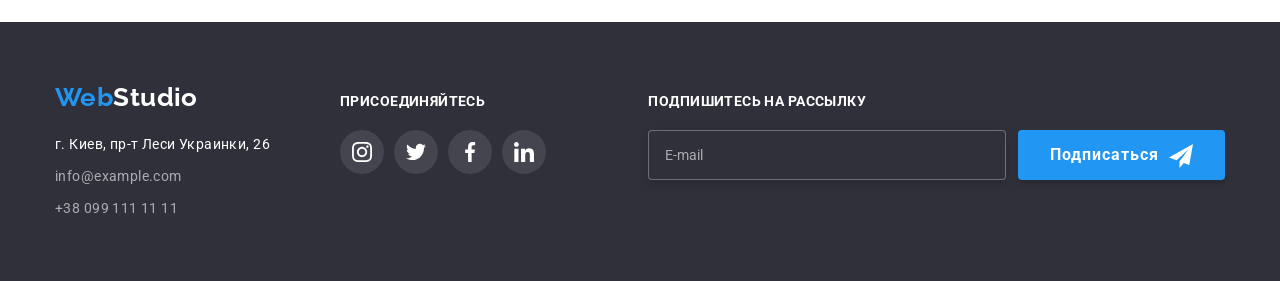
==== commit f0ea8f6b: "final version" ====
--- a/portfolio.html
+++ b/portfolio.html
@@ -1,389 +1,478 @@
 <!DOCTYPE html>
 <html lang="ru">
-
-<head>
-   <meta charset="UTF-8" />
-   <meta http-equiv="X-UA-Compatible" content="IE=edge" />
-   <meta name="viewport" content="width=device-width, initial-scale=1.0" />
-   <title>PORTFOLIO</title>
-   <link rel="preconnect" href="https://fonts.googleapis.com" />
-   <link rel="preconnect" href="https://fonts.gstatic.com" crossorigin />
-   <link
-      href="https://fonts.googleapis.com/css2?family=Raleway:wght@700&family=Roboto:wght@400;500;700;900&display=swap"
-      rel="stylesheet" />
-   <link rel="stylesheet" href="./css/portfolio.min.css" />
-</head>
-
-<body>
-   <header class="header">
-      <div class="container header-content">
-         <a class="logo" href="./index.html"><span class="logo__part">Web</span>Studio </a>
-         <button class="menu-open-btn" type="button">
-            <svg class="mobile-btn__icon" width="40" height="40" aria-label="кнопка мобильного меню">
-               <use class="mobile-btn__menu" href="./images/mobile-menu.svg#icon-menu-btn"></use>
-            </svg>
-         </button>
-
-         <nav class="navigation">
-            <ul class="site-nav">
-               <li class="site-nav__item">
-                  <a class="site-nav__link" href="./index.html">Студия</a>
-               </li>
-
-               <li class="site-nav__item">
-                  <a class="site-nav__link site-nav__link--activ" href="./portfolio.html">Портфолио</a>
-               </li>
-
-               <li class="site-nav__item">
-                  <a class="site-nav__link" href="">Контакты</a>
-               </li>
-            </ul>
-         </nav>
-         <ul class="contacts">
-            <li class="contacts__item">
-               <a class="contacts__link" href="mailto:info@devstudio.com">
-                  <svg class="contacts__icon" width="16" height="12">
-                     <use href="./images/symbol-defs.svg#icon-envelope"></use>
-                  </svg>
-                  info@devstudio.com
-               </a>
-            </li>
-
-            <li class="contacts__item">
-               <a class="contacts__link" href="tel:+380961111111">
-                  <svg class="contacts__icon" width="10" height="16">
-                     <use href="./images/symbol-defs.svg#icon-smartphone"></use>
-                  </svg>
-                  +38 096 111 11 11
-               </a>
-            </li>
-         </ul>
-         <div class="mob-menu">
-            <div class="container">
-               <button class="menu-close-btn" type="button">
-                  <svg class="menu-close-btn__icon" width="40" height="40" aria-label="кнопка мобильного меню">
-                     <use href="./images/mobile-menu.svg#icon-cross-btn"></use>
-                  </svg>
-               </button>
-               <ul class="nav-menu">
-                  <li class="nav-menu__item">
-                     <a href="./index.html" class="nav-menu__link">Студия</a>
-                  </li>
-                  <li class="nav-menu__item">
-                     <a href="./portfolio.html" class="nav-menu__link nav-menu__link--activ">Портфолио</a>
-                  </li>
-                  <li class="nav-menu__item">
-                     <a href="" class="nav-menu__link">Контакты</a>
-                  </li>
-               </ul>
-               <div class="mob-menu-bottom">
-                  <ul class="mobile-contacts">
-                     <li class="mobile-contacts__item">
-                        <a class="mobile-contacts__phone" href="tel:+380961111111" class="mobile-contacts__link">+38 096
-                           111 11 11</a>
-                     </li>
-                     <li class="mobile-contacts__item">
-                        <a class="mobile-contacts__email" href="mailto:info@devstudio.com"
-                           class="mobile-contacts__link">info@devstudio.com</a>
-                     </li>
-                  </ul>
-
-                  <ul class="mobile-socials">
-                     <li class="mobile-socials__item">
-                        <a href="#" class="mobile-socials__link">Instagram</a>
-                     </li>
-                     <li class="mobile-socials__item">
-                        <a href="#" class="mobile-socials__link">Twitter</a>
-                     </li>
-                     <li class="mobile-socials__item">
-                        <a href="#" class="mobile-socials__link">Facebook</a>
-                     </li>
-                     <li class="mobile-socials__item">
-                        <a href="#" class="mobile-socials__link">LinkedIn</a>
-                     </li>
-                  </ul>
-               </div>
+    <head>
+        <meta charset="UTF-8" />
+        <meta http-equiv="X-UA-Compatible" content="IE=edge" />
+        <meta name="viewport" content="width=device-width, initial-scale=1.0" />
+        <title>PORTFOLIO</title>
+        <link rel="preconnect" href="https://fonts.googleapis.com" />
+        <link rel="preconnect" href="https://fonts.gstatic.com" crossorigin />
+        <link
+            href="https://fonts.googleapis.com/css2?family=Raleway:wght@700&family=Roboto:wght@400;500;700;900&display=swap"
+            rel="stylesheet"
+        />
+        <link rel="stylesheet" href="./css/portfolio.min.css" />
+    </head>
+    <body>
+        <header class="header">
+            <div class="container header-content">
+                <a class="logo" href="./index.html"><span class="logo__part">Web</span>Studio </a>
+                <button class="menu-open-btn" type="button">
+                    <svg
+                        class="mobile-btn__icon"
+                        width="40"
+                        height="40"
+                        aria-label="кнопка мобильного меню"
+                    >
+                        <use
+                            class="mobile-btn__menu"
+                            href="./images/mobile-menu.svg#icon-menu-btn"
+                        ></use>
+                    </svg>
+                </button>
+
+                <nav class="navigation">
+                    <ul class="site-nav">
+                        <li class="site-nav__item">
+                            <a class="site-nav__link" href="./index.html">Студия</a>
+                        </li>
+
+                        <li class="site-nav__item">
+                            <a class="site-nav__link site-nav__link--activ" href="./portfolio.html"
+                                >Портфолио</a
+                            >
+                        </li>
+
+                        <li class="site-nav__item">
+                            <a class="site-nav__link" href="">Контакты</a>
+                        </li>
+                    </ul>
+                </nav>
+                <ul class="contacts">
+                    <li class="contacts__item">
+                        <a class="contacts__link" href="mailto:info@devstudio.com">
+                            <svg class="contacts__icon" width="16" height="12">
+                                <use href="./images/symbol-defs.svg#icon-envelope"></use>
+                            </svg>
+                            info@devstudio.com
+                        </a>
+                    </li>
+
+                    <li class="contacts__item">
+                        <a class="contacts__link" href="tel:+380961111111">
+                            <svg class="contacts__icon" width="10" height="16">
+                                <use href="./images/symbol-defs.svg#icon-smartphone"></use>
+                            </svg>
+                            +38 096 111 11 11
+                        </a>
+                    </li>
+                </ul>
+                <div class="mob-menu">
+                    <div class="container">
+                        <button class="menu-close-btn" type="button">
+                            <svg
+                                class="menu-close-btn__icon"
+                                width="40"
+                                height="40"
+                                aria-label="кнопка мобильного меню"
+                            >
+                                <use href="./images/mobile-menu.svg#icon-cross-btn"></use>
+                            </svg>
+                        </button>
+                        <ul class="nav-menu">
+                            <li class="nav-menu__item">
+                                <a href="./index.html" class="nav-menu__link">Студия</a>
+                            </li>
+                            <li class="nav-menu__item">
+                                <a
+                                    href="./portfolio.html"
+                                    class="nav-menu__link nav-menu__link--activ"
+                                    >Портфолио</a
+                                >
+                            </li>
+                            <li class="nav-menu__item">
+                                <a href="" class="nav-menu__link">Контакты</a>
+                            </li>
+                        </ul>
+                        <div class="mob-menu-bottom">
+                            <ul class="mobile-contacts">
+                                <li class="mobile-contacts__item">
+                                    <a
+                                        class="mobile-contacts__phone"
+                                        href="tel:+380961111111"
+                                        class="mobile-contacts__link"
+                                        >+38 096 111 11 11</a
+                                    >
+                                </li>
+                                <li class="mobile-contacts__item">
+                                    <a
+                                        class="mobile-contacts__email"
+                                        href="mailto:info@devstudio.com"
+                                        class="mobile-contacts__link"
+                                        >info@devstudio.com</a
+                                    >
+                                </li>
+                            </ul>
+
+                            <ul class="mobile-socials">
+                                <li class="mobile-socials__item">
+                                    <a href="#" class="mobile-socials__link">Instagram</a>
+                                </li>
+                                <li class="mobile-socials__item">
+                                    <a href="#" class="mobile-socials__link">Twitter</a>
+                                </li>
+                                <li class="mobile-socials__item">
+                                    <a href="#" class="mobile-socials__link">Facebook</a>
+                                </li>
+                                <li class="mobile-socials__item">
+                                    <a href="#" class="mobile-socials__link">LinkedIn</a>
+                                </li>
+                            </ul>
+                        </div>
+                    </div>
+                </div>
             </div>
-         </div>
-      </div>
-   </header>
-   <main>
-      <section class="section">
-         <div class="container">
-            <ul class="filters">
-               <li class="filters__item">
-                  <button class="filters__button" type="button">Все</button>
-               </li>
-               <li class="filters__item">
-                  <button class="filters__button" type="button">Веб-сайты</button>
-               </li>
-               <li class="filters__item">
-                  <button class="filters__button" type="button">Приложения</button>
-               </li>
-               <li class="filters__item">
-                  <button class="filters__button" type="button">Дизайн</button>
-               </li>
-               <li class="filters__item">
-                  <button class="filters__button" type="button">Маркетинг</button>
-               </li>
-            </ul>
-            <ul class="card-set">
-               <li class="card">
-                  <div class="card__wrap">
-                     <img srcset="
+        </header>
+        <main>
+            <section class="section">
+                <div class="container">
+                    <ul class="filters">
+                        <li class="filters__item">
+                            <button class="filters__button" type="button">Все</button>
+                        </li>
+                        <li class="filters__item">
+                            <button class="filters__button" type="button">Веб-сайты</button>
+                        </li>
+                        <li class="filters__item">
+                            <button class="filters__button" type="button">Приложения</button>
+                        </li>
+                        <li class="filters__item">
+                            <button class="filters__button" type="button">Дизайн</button>
+                        </li>
+                        <li class="filters__item">
+                            <button class="filters__button" type="button">Маркетинг</button>
+                        </li>
+                    </ul>
+                    <ul class="card-set">
+                        <li class="card">
+                            <div class="card__wrap">
+                                <img
+                                    srcset="
                                         ./images/project-1-354.jpg 354w,
                                         ./images/project-1-370.jpg 370w,
                                         ./images/project-1-450.jpg 450w,
                                         ./images/project-1-708.jpg 708w,
                                         ./images/project-1-740.jpg 740w,
                                         ./images/project-1-900.jpg 900w
-                                    " class="card__image" src="./images/project-1-450.jpg" alt="веб-сайт Технокряк "
-                        sizes="(min-width: 1200px) 33vw, (min-width: 768px) 50vw, 100vw" />
-                     <div class="overlay">
-                        <p class="overlay__content">
-                           Ресурс предлагает комплексные предложения с разным уровнем
-                           функционала и сервисов. Все это позволит посетителю получить
-                           исчерпывающие сведения о компании или частном лице.
-                        </p>
-                     </div>
-                  </div>
-
-                  <div class="card__content">
-                     <h2 class="card__title">Технокряк</h2>
-                     <p class="card__text">Веб-сайт</p>
-                  </div>
-               </li>
-
-               <li class="card">
-                  <div class="card__wrap">
-                     <img srcset="./images/responsive-jpg/mobile/project-2/img@2x.jpg 2x" class="card__image"
-                        src="./images/responsive-jpg/mobile/project-2/project-2-450.jpg" alt="два баскетболиста" />
-                     <div class="overlay">
-                        <p class="overlay__content">
-                           Ресурс предлагает комплексные предложения с разным уровнем
-                           функционала и сервисов. Все это позволит посетителю получить
-                           исчерпывающие сведения о компании или частном лице.
-                        </p>
-                     </div>
-                  </div>
-                  <div class="card__content">
-                     <h2 class="card__title">Постер New Orlean vs Golden Star</h2>
-                     <p class="card__text">Дизайн</p>
-                  </div>
-               </li>
-
-               <li class="card">
-                  <div class="card__wrap">
-                     <img srcset="./images/responsive-jpg/mobile/project-3/img@2x.jpg 2x" class="card__image"
-                        src="./images/responsive-jpg/mobile/project-3/img.jpg" alt="" />
-                     <div class="overlay">
-                        <p class="overlay__content">
-                           Ресурс предлагает комплексные предложения с разным уровнем
-                           функционала и сервисов. Все это позволит посетителю получить
-                           исчерпывающие сведения о компании или частном лице.
-                        </p>
-                     </div>
-                  </div>
-                  <div class="card__content">
-                     <h2 class="card__title">Ресторан Seafood</h2>
-                     <p class="card__text">Приложение</p>
-                  </div>
-               </li>
-
-               <li class="card">
-                  <div class="card__wrap">
-                     <img srcset="./images/responsive-jpg/mobile/project-4/img@2x.jpg 2x" class="card__image"
-                        src="./images/responsive-jpg/mobile/project-4/img.jpg" alt="наушники" />
-                     <div class="overlay">
-                        <p class="overlay__content">
-                           Ресурс предлагает комплексные предложения с разным уровнем
-                           функционала и сервисов. Все это позволит посетителю получить
-                           исчерпывающие сведения о компании или частном лице.
-                        </p>
-                     </div>
-                  </div>
-                  <div class="card__content">
-                     <h2 class="card__title">Проект Prime</h2>
-                     <p class="card__text">Маркетинг</p>
-                  </div>
-               </li>
-
-               <li class="card">
-                  <div class="card__wrap">
-                     <img srcset="./images/responsive-jpg/mobile/project-5/img@2x.jpg 2x" class="card__image"
-                        src="./images/responsive-jpg/mobile/project-5/img.jpg" alt="коробки" />
-                     <div class="overlay">
-                        <p class="overlay__content">
-                           Ресурс предлагает комплексные предложения с разным уровнем
-                           функционала и сервисов. Все это позволит посетителю получить
-                           исчерпывающие сведения о компании или частном лице.
-                        </p>
-                     </div>
-                  </div>
-                  <div class="card__content">
-                     <h2 class="card__title">Проект Boxes</h2>
-                     <p class="card__text">Приложение</p>
-                  </div>
-               </li>
-
-               <li class="card">
-                  <div class="card__wrap">
-                     <img srcset="./images/responsive-jpg/mobile/project-6/img@2x.jpg 2x" class="card__image"
-                        src="./images/responsive-jpg/mobile/project-6/img.jpg" alt="монитор" />
-                     <div class="overlay">
-                        <p class="overlay__content">
-                           Ресурс предлагает комплексные предложения с разным уровнем
-                           функционала и сервисов. Все это позволит посетителю получить
-                           исчерпывающие сведения о компании или частном лице.
-                        </p>
-                     </div>
-                  </div>
-                  <div class="card__content">
-                     <h2 class="card__title" lang="en">Inspiration has no Borders</h2>
-                     <p class="card__text">Веб-сайт</p>
-                  </div>
-               </li>
-
-               <li class="card">
-                  <div class="card__wrap">
-                     <img srcset="./images/responsive-jpg/mobile/project-7/img@2x.jpg 2x" class="card__image"
-                        src="./images/responsive-jpg/mobile/project-7/img.jpg" alt="книги" />
-                     <div class="overlay">
-                        <p class="overlay__content">
-                           Ресурс предлагает комплексные предложения с разным уровнем
-                           функционала и сервисов. Все это позволит посетителю получить
-                           исчерпывающие сведения о компании или частном лице.
-                        </p>
-                     </div>
-                  </div>
-                  <div class="card__content">
-                     <h2 class="card__title">Издание Limited Edition</h2>
-                     <p class="card__text">Дизайн</p>
-                  </div>
-               </li>
-
-               <li class="card">
-                  <div class="card__wrap">
-                     <img srcset="./images/responsive-jpg/mobile/project-8/img@2x.jpg 2x" class="card__image"
-                        src="./images/responsive-jpg/mobile/project-8/img.jpg" alt="бейджик" />
-                     <div class="overlay">
-                        <p class="overlay__content">
-                           Ресурс предлагает комплексные предложения с разным уровнем
-                           функционала и сервисов. Все это позволит посетителю получить
-                           исчерпывающие сведения о компании или частном лице.
-                        </p>
-                     </div>
-                  </div>
-                  <div class="card__content">
-                     <h2 class="card__title">Проект LAB</h2>
-                     <p class="card__text">Маркетинг</p>
-                  </div>
-               </li>
-
-               <li class="card">
-                  <div class="card__wrap">
-                     <img srcset="./images/responsive-jpg/mobile/project-9/img@2x.jpg 2x" class="card__image"
-                        src="./images/responsive-jpg/mobile/project-9/img.jpg" alt="ноутбук" />
-                     <div class="overlay">
-                        <p class="overlay__content">
-                           Ресурс предлагает комплексные предложения с разным уровнем
-                           функционала и сервисов. Все это позволит посетителю получить
-                           исчерпывающие сведения о компании или частном лице.
-                        </p>
-                     </div>
-                  </div>
-                  <div class="card__content">
-                     <h2 class="card__title" lang="en">Growing Business</h2>
-                     <p class="card__text">Приложение</p>
-                  </div>
-               </li>
-            </ul>
-         </div>
-      </section>
-   </main>
-   <!-- footer -->
-   <footer class="footer">
-      <div class="container container--flexed">
-         <div class="tablet-wrap">
-            <div class="address-block">
-               <a class="logo logo--inverted" href="./index.html">
-                  <span class="logo__part">Web</span>Studio
-               </a>
-               <address class="address">
-                  <ul class="address__list">
-                     <li class="address__item">
-                        <a class="address__link address__link--general"
-                           href="https://www.google.com/maps/place/%D0%B1%D1%83%D0%BB.+%D0%9B%D0%B5%D1%81%D0%B8+%D0%A3%D0%BA%D1%80%D0%B0%D0%B8%D0%BD%D0%BA%D0%B8,+26,+%D0%9A%D0%B8%D0%B5%D0%B2,+02000/@50.4265807,30.5361971,17z/data=!4m13!1m7!3m6!1s0x40d4cf0e033ecbe9:0x57a4dffefec77da0!2z0LHRg9C7LiDQm9C10YHQuCDQo9C60YDQsNC40L3QutC4LCAyNiwg0JrQuNC10LIsIDAyMDAw!3b1!8m2!3d50.4265807!4d30.5383858!3m4!1s0x40d4cf0e033ecbe9:0x57a4dffefec77da0!8m2!3d50.4265807!4d30.5383858">
-                           г. Киев, пр-т Леси Украинки, 26
+                                    "
+                                    class="card__image"
+                                    src="./images/project-1-450.jpg"
+                                    alt="веб-сайт Технокряк "
+                                    sizes="(min-width: 1200px) 33vw, (min-width: 768px) 50vw, 100vw"
+                                />
+                                <div class="overlay">
+                                    <p class="overlay__content">
+                                        Ресурс предлагает комплексные предложения с разным уровнем
+                                        функционала и сервисов. Все это позволит посетителю получить
+                                        исчерпывающие сведения о компании или частном лице.
+                                    </p>
+                                </div>
+                            </div>
+
+                            <div class="card__content">
+                                <h2 class="card__title">Технокряк</h2>
+                                <p class="card__text">Веб-сайт</p>
+                            </div>
+                        </li>
+
+                        <li class="card">
+                            <div class="card__wrap">
+                                <img
+                                    srcset="./images/responsive-jpg/mobile/project-2/img@2x.jpg 2x"
+                                    class="card__image"
+                                    src="./images/responsive-jpg/mobile/project-2/project-2-450.jpg"
+                                    alt="два баскетболиста"
+                                />
+                                <div class="overlay">
+                                    <p class="overlay__content">
+                                        Ресурс предлагает комплексные предложения с разным уровнем
+                                        функционала и сервисов. Все это позволит посетителю получить
+                                        исчерпывающие сведения о компании или частном лице.
+                                    </p>
+                                </div>
+                            </div>
+                            <div class="card__content">
+                                <h2 class="card__title">Постер New Orlean vs Golden Star</h2>
+                                <p class="card__text">Дизайн</p>
+                            </div>
+                        </li>
+
+                        <li class="card">
+                            <div class="card__wrap">
+                                <img
+                                    srcset="./images/responsive-jpg/mobile/project-3/img@2x.jpg 2x"
+                                    class="card__image"
+                                    src="./images/responsive-jpg/mobile/project-3/img.jpg"
+                                    alt=""
+                                />
+                                <div class="overlay">
+                                    <p class="overlay__content">
+                                        Ресурс предлагает комплексные предложения с разным уровнем
+                                        функционала и сервисов. Все это позволит посетителю получить
+                                        исчерпывающие сведения о компании или частном лице.
+                                    </p>
+                                </div>
+                            </div>
+                            <div class="card__content">
+                                <h2 class="card__title">Ресторан Seafood</h2>
+                                <p class="card__text">Приложение</p>
+                            </div>
+                        </li>
+
+                        <li class="card">
+                            <div class="card__wrap">
+                                <img
+                                    srcset="./images/responsive-jpg/mobile/project-4/img@2x.jpg 2x"
+                                    class="card__image"
+                                    src="./images/responsive-jpg/mobile/project-4/img.jpg"
+                                    alt="наушники"
+                                />
+                                <div class="overlay">
+                                    <p class="overlay__content">
+                                        Ресурс предлагает комплексные предложения с разным уровнем
+                                        функционала и сервисов. Все это позволит посетителю получить
+                                        исчерпывающие сведения о компании или частном лице.
+                                    </p>
+                                </div>
+                            </div>
+                            <div class="card__content">
+                                <h2 class="card__title">Проект Prime</h2>
+                                <p class="card__text">Маркетинг</p>
+                            </div>
+                        </li>
+
+                        <li class="card">
+                            <div class="card__wrap">
+                                <img
+                                    srcset="./images/responsive-jpg/mobile/project-5/img@2x.jpg 2x"
+                                    class="card__image"
+                                    src="./images/responsive-jpg/mobile/project-5/img.jpg"
+                                    alt="коробки"
+                                />
+                                <div class="overlay">
+                                    <p class="overlay__content">
+                                        Ресурс предлагает комплексные предложения с разным уровнем
+                                        функционала и сервисов. Все это позволит посетителю получить
+                                        исчерпывающие сведения о компании или частном лице.
+                                    </p>
+                                </div>
+                            </div>
+                            <div class="card__content">
+                                <h2 class="card__title">Проект Boxes</h2>
+                                <p class="card__text">Приложение</p>
+                            </div>
+                        </li>
+
+                        <li class="card">
+                            <div class="card__wrap">
+                                <img
+                                    srcset="./images/responsive-jpg/mobile/project-6/img@2x.jpg 2x"
+                                    class="card__image"
+                                    src="./images/responsive-jpg/mobile/project-6/img.jpg"
+                                    alt="монитор"
+                                />
+                                <div class="overlay">
+                                    <p class="overlay__content">
+                                        Ресурс предлагает комплексные предложения с разным уровнем
+                                        функционала и сервисов. Все это позволит посетителю получить
+                                        исчерпывающие сведения о компании или частном лице.
+                                    </p>
+                                </div>
+                            </div>
+                            <div class="card__content">
+                                <h2 class="card__title" lang="en">Inspiration has no Borders</h2>
+                                <p class="card__text">Веб-сайт</p>
+                            </div>
+                        </li>
+
+                        <li class="card">
+                            <div class="card__wrap">
+                                <img
+                                    srcset="./images/responsive-jpg/mobile/project-7/img@2x.jpg 2x"
+                                    class="card__image"
+                                    src="./images/responsive-jpg/mobile/project-7/img.jpg"
+                                    alt="книги"
+                                />
+                                <div class="overlay">
+                                    <p class="overlay__content">
+                                        Ресурс предлагает комплексные предложения с разным уровнем
+                                        функционала и сервисов. Все это позволит посетителю получить
+                                        исчерпывающие сведения о компании или частном лице.
+                                    </p>
+                                </div>
+                            </div>
+                            <div class="card__content">
+                                <h2 class="card__title">Издание Limited Edition</h2>
+                                <p class="card__text">Дизайн</p>
+                            </div>
+                        </li>
+
+                        <li class="card">
+                            <div class="card__wrap">
+                                <img
+                                    srcset="./images/responsive-jpg/mobile/project-8/img@2x.jpg 2x"
+                                    class="card__image"
+                                    src="./images/responsive-jpg/mobile/project-8/img.jpg"
+                                    alt="бейджик"
+                                />
+                                <div class="overlay">
+                                    <p class="overlay__content">
+                                        Ресурс предлагает комплексные предложения с разным уровнем
+                                        функционала и сервисов. Все это позволит посетителю получить
+                                        исчерпывающие сведения о компании или частном лице.
+                                    </p>
+                                </div>
+                            </div>
+                            <div class="card__content">
+                                <h2 class="card__title">Проект LAB</h2>
+                                <p class="card__text">Маркетинг</p>
+                            </div>
+                        </li>
+
+                        <li class="card">
+                            <div class="card__wrap">
+                                <img
+                                    srcset="./images/responsive-jpg/mobile/project-9/img@2x.jpg 2x"
+                                    class="card__image"
+                                    src="./images/responsive-jpg/mobile/project-9/img.jpg"
+                                    alt="ноутбук"
+                                />
+                                <div class="overlay">
+                                    <p class="overlay__content">
+                                        Ресурс предлагает комплексные предложения с разным уровнем
+                                        функционала и сервисов. Все это позволит посетителю получить
+                                        исчерпывающие сведения о компании или частном лице.
+                                    </p>
+                                </div>
+                            </div>
+                            <div class="card__content">
+                                <h2 class="card__title" lang="en">Growing Business</h2>
+                                <p class="card__text">Приложение</p>
+                            </div>
+                        </li>
+                    </ul>
+                </div>
+            </section>
+        </main>
+        <!-- footer -->
+        <footer class="footer">
+            <div class="container container--flexed">
+                <div class="tablet-wrap">
+                    <div class="address-block">
+                        <a class="logo logo--inverted" href="./index.html">
+                            <span class="logo__part">Web</span>Studio
                         </a>
-                     </li>
-
-                     <li class="address__item">
-                        <a class="address__link" href="mailto:info@example.com">info@example.com</a>
-                     </li>
-
-                     <li class="address__item">
-                        <a class="address__link" href="tel:+380991111111">+38 099 111 11 11</a>
-                     </li>
-                  </ul>
-               </address>
+                        <address class="address">
+                            <ul class="address__list">
+                                <li class="address__item">
+                                    <a
+                                        class="address__link address__link--general"
+                                        href="https://www.google.com/maps/place/%D0%B1%D1%83%D0%BB.+%D0%9B%D0%B5%D1%81%D0%B8+%D0%A3%D0%BA%D1%80%D0%B0%D0%B8%D0%BD%D0%BA%D0%B8,+26,+%D0%9A%D0%B8%D0%B5%D0%B2,+02000/@50.4265807,30.5361971,17z/data=!4m13!1m7!3m6!1s0x40d4cf0e033ecbe9:0x57a4dffefec77da0!2z0LHRg9C7LiDQm9C10YHQuCDQo9C60YDQsNC40L3QutC4LCAyNiwg0JrQuNC10LIsIDAyMDAw!3b1!8m2!3d50.4265807!4d30.5383858!3m4!1s0x40d4cf0e033ecbe9:0x57a4dffefec77da0!8m2!3d50.4265807!4d30.5383858"
+                                    >
+                                        г. Киев, пр-т Леси Украинки, 26
+                                    </a>
+                                </li>
+
+                                <li class="address__item">
+                                    <a class="address__link" href="mailto:info@example.com"
+                                        >info@example.com</a
+                                    >
+                                </li>
+
+                                <li class="address__item">
+                                    <a class="address__link" href="tel:+380991111111"
+                                        >+38 099 111 11 11</a
+                                    >
+                                </li>
+                            </ul>
+                        </address>
+                    </div>
+
+                    <div class="join-block">
+                        <p class="reuse__title reuse__title--modified">присоединяйтесь</p>
+                        <ul class="social-media">
+                            <li class="social-media__item">
+                                <a class="social-media__link social-media__link--modified" href="">
+                                    <svg
+                                        class="social-media__icon social-media__icon--modified"
+                                        width="20"
+                                        height="20"
+                                    >
+                                        <use href="./images/symbol-defs.svg#icon-instagram"></use>
+                                    </svg>
+                                </a>
+                            </li>
+
+                            <li class="social-media__item">
+                                <a class="social-media__link social-media__link--modified" href="">
+                                    <svg
+                                        class="social-media__icon social-media__icon--modified"
+                                        width="20"
+                                        height="20"
+                                    >
+                                        <use href="./images/symbol-defs.svg#icon-twitter"></use>
+                                    </svg>
+                                </a>
+                            </li>
+
+                            <li class="social-media__item">
+                                <a class="social-media__link social-media__link--modified" href="">
+                                    <svg
+                                        class="social-media__icon social-media__icon--modified"
+                                        width="20"
+                                        height="20"
+                                    >
+                                        <use href="./images/symbol-defs.svg#icon-facebook"></use>
+                                    </svg>
+                                </a>
+                            </li>
+
+                            <li class="social-media__item">
+                                <a class="social-media__link social-media__link--modified" href="">
+                                    <svg
+                                        class="social-media__icon social-media__icon--modified"
+                                        width="20"
+                                        height="20"
+                                    >
+                                        <use href="./images/symbol-defs.svg#icon-linkedin"></use>
+                                    </svg>
+                                </a>
+                            </li>
+                        </ul>
+                    </div>
+                </div>
+
+                <div class="form-block">
+                    <p class="reuse__title reuse__title--modified">Подпишитесь на рассылку</p>
+                    <div class="form-wrapper">
+                        <form class="join-form">
+                            <input
+                                type="email"
+                                name="mail"
+                                placeholder="E-mail"
+                                class="join-form__input"
+                            />
+                        </form>
+
+                        <button type="submit" class="button button--centered">
+                            Подписаться<svg class="form-btn-icon" width="24" height="24">
+                                <use href="./images/icons.svg#icon-telegram"></use>
+                            </svg>
+                        </button>
+                    </div>
+                </div>
             </div>
-
-            <div class="join-block">
-               <p class="reuse__title reuse__title--modified">присоединяйтесь</p>
-               <ul class="social-media">
-                  <li class="social-media__item">
-                     <a class="social-media__link social-media__link--modified" href="">
-                        <svg class="social-media__icon social-media__icon--modified" width="20" height="20">
-                           <use href="./images/symbol-defs.svg#icon-instagram"></use>
-                        </svg>
-                     </a>
-                  </li>
-
-                  <li class="social-media__item">
-                     <a class="social-media__link social-media__link--modified" href="">
-                        <svg class="social-media__icon social-media__icon--modified" width="20" height="20">
-                           <use href="./images/symbol-defs.svg#icon-twitter"></use>
-                        </svg>
-                     </a>
-                  </li>
-
-                  <li class="social-media__item">
-                     <a class="social-media__link social-media__link--modified" href="">
-                        <svg class="social-media__icon social-media__icon--modified" width="20" height="20">
-                           <use href="./images/symbol-defs.svg#icon-facebook"></use>
-                        </svg>
-                     </a>
-                  </li>
-
-                  <li class="social-media__item">
-                     <a class="social-media__link social-media__link--modified" href="">
-                        <svg class="social-media__icon social-media__icon--modified" width="20" height="20">
-                           <use href="./images/symbol-defs.svg#icon-linkedin"></use>
-                        </svg>
-                     </a>
-                  </li>
-               </ul>
-            </div>
-         </div>
-
-         <div class="form-block">
-            <p class="reuse__title reuse__title--modified">Подпишитесь на рассылку</p>
-            <div class="form-wrapper">
-               <form class="join-form">
-                  <input type="email" name="mail" placeholder="E-mail" class="join-form__input" />
-               </form>
-
-               <button type="submit" class="button button--centered">
-                  Подписаться<svg class="form-btn-icon" width="24" height="24">
-                     <use href="./images/icons.svg#icon-telegram"></use>
-                  </svg>
-               </button>
-            </div>
-         </div>
-      </div>
-   </footer>
-   <script src="./js/mobile-menu.js"></script>
-</body>
-
-</html>+        </footer>
+        <script src="./js/mobile-menu.js"></script>
+    </body>
+</html>
--- a/css/portfolio.min.css
+++ b/css/portfolio.min.css
@@ -0,0 +1,2 @@
+/*! modern-normalize v1.1.0 | MIT License | https://github.com/sindresorhus/modern-normalize */*,::before,::after{-webkit-box-sizing:border-box;box-sizing:border-box}html{line-height:1.15;-webkit-text-size-adjust:100%;-moz-tab-size:4;-o-tab-size:4;tab-size:4}body{margin:0;font-family:system-ui,-apple-system,"Segoe UI",Roboto,Helvetica,Arial,sans-serif,"Apple Color Emoji","Segoe UI Emoji"}hr{height:0;color:inherit}abbr[title]{-webkit-text-decoration:underline dotted;text-decoration:underline dotted}b,strong{font-weight:bolder}code,kbd,samp,pre{font-family:ui-monospace, SFMono-Regular, Consolas, 'Liberation Mono', Menlo, monospace;font-size:1em}small{font-size:80%}sub,sup{font-size:75%;line-height:0;position:relative;vertical-align:baseline}sub{bottom:-0.25em}sup{top:-0.5em}table{text-indent:0;border-color:inherit}button,input,optgroup,select,textarea{font-family:inherit;font-size:100%;line-height:1.15;margin:0}button,select{text-transform:none}button,[type='button'],[type='reset'],[type='submit']{-webkit-appearance:button}::-moz-focus-inner{border-style:none;padding:0}:-moz-focusring{outline:1px dotted ButtonText}:-moz-ui-invalid{box-shadow:none}legend{padding:0}progress{vertical-align:baseline}::-webkit-inner-spin-button,::-webkit-outer-spin-button{height:auto}[type='search']{-webkit-appearance:textfield;outline-offset:-2px}::-webkit-search-decoration{-webkit-appearance:none}::-webkit-file-upload-button{-webkit-appearance:button;font:inherit}summary{display:list-item}body{color:#757575;font-family:'Roboto', 'Arial', sans-serif;font-size:14px;letter-spacing:0.03em;line-height:1.14}h1,h2,h3,h4,h5,h6,p{margin:0;padding:0}a{text-decoration:none}ul{list-style:none;padding:0;margin:0}img{display:block;max-width:100%;height:auto}.container{padding-left:15px;padding-right:15px;margin:0 auto}@media screen and (min-width: 480px){.container{width:480px}}@media screen and (min-width: 768px){.container{width:768px}}@media screen and (min-width: 1200px){.container{width:1200px}}.is-hidden{opacity:0;pointer-events:none;visibility:hidden}.visually-hidden{position:absolute;width:1px;height:1px;margin:-1px;border:0;padding:0;white-space:nowrap;-webkit-clip-path:inset(100%);clip-path:inset(100%);clip:rect(0 0 0 0);overflow:hidden}.section{padding-top:60px;padding-bottom:60px}@media screen and (min-width: 1200px){.section{padding:94px 0}}.section-title{color:#212121;font-weight:700;font-size:28px;line-height:1.18;text-align:center;margin-bottom:30px}@media screen and (min-width: 1200px){.section-title{font-size:36px;line-height:1.17;margin-bottom:50px}}.reuse__title{display:inline-block;font-weight:700;font-size:14px;line-height:1.14;letter-spacing:0.03em;text-transform:uppercase;color:#fff}.reuse__title.reuse__title--modified{margin-bottom:20px}.logo{padding-top:16px;padding-bottom:16px;color:#000;font-family:'Raleway';font-style:normal;font-weight:700;font-size:24px;line-height:1.16;text-decoration:none}.logo__part{color:#2196f3}@media screen and (min-width: 1200px){.logo{font-size:26px;line-height:1.19}}.logo.logo--inverted{color:#fff}.header{border-bottom:1px solid #ececec}.header-content{display:-webkit-box;display:-ms-flexbox;display:flex;-webkit-box-align:center;-ms-flex-align:center;align-items:center;-webkit-box-pack:justify;-ms-flex-pack:justify;justify-content:space-between}@media screen and (min-width: 1200px){.header-content{-webkit-box-pack:start;-ms-flex-pack:start;justify-content:start}}.menu-open-btn,.menu-close-btn{display:-webkit-inline-box;display:-ms-inline-flexbox;display:inline-flex;margin:0;padding:0;background-color:transparent;border:none}.menu-open-btn:hover,.menu-open-btn:focus,.menu-close-btn:hover,.menu-close-btn:focus{color:#2196f3}.menu-open-btn__icon,.menu-close-btn__icon{fill:currentColor}@media screen and (min-width: 768px){.menu-open-btn,.menu-close-btn{display:none}}.menu-close-btn{position:absolute;top:-38px;right:15px}@media screen and (max-width: 767px){.navigation{display:none}}@media screen and (min-width: 1200px){.navigation{margin-left:93px}}.site-nav{display:-webkit-box;display:-ms-flexbox;display:flex;margin-bottom:-1px}.site-nav__item:not(:last-child){margin-right:50px}.site-nav__link{display:block;padding-top:32px;color:#212121;font-weight:500;letter-spacing:0.02em;text-decoration:none;-webkit-transition:color 250ms cubic-bezier(0.4, 0, 0.2, 1);transition:color 250ms cubic-bezier(0.4, 0, 0.2, 1)}.site-nav__link:hover,.site-nav__link:focus{color:#2196f3}.site-nav__link--activ{color:#2196f3}.site-nav__link--activ::after{content:'';display:block;width:100%;height:4px;margin-top:29px;background:#2196f3;border-radius:2px}@media screen and (max-width: 767px){.contacts{display:none}}@media screen and (min-width: 1200px){.contacts{display:-webkit-box;display:-ms-flexbox;display:flex;margin-left:auto}}@media screen and (max-width: 1199px){.contacts__item:not(:last-child){margin-bottom:10px}}@media screen and (min-width: 1200px){.contacts__item:not(:last-child){margin-right:30px}}.contacts__link{display:-webkit-box;display:-ms-flexbox;display:flex;-webkit-box-align:center;-ms-flex-align:center;align-items:center;color:#757575;font-weight:500;letter-spacing:0.02em;text-decoration:none;-webkit-transition:color 250ms cubic-bezier(0.4, 0, 0.2, 1),fill 250ms cubic-bezier(0.4, 0, 0.2, 1);transition:color 250ms cubic-bezier(0.4, 0, 0.2, 1),fill 250ms cubic-bezier(0.4, 0, 0.2, 1)}.contacts__link:hover,.contacts__link:focus{color:#2196f3;fill:#2196f3}.contacts__icon{margin-right:8px;fill:currentColor}@media screen and (min-width: 1200px){.contacts__icon{margin-right:10px}}.mob-menu{position:fixed;z-index:2;height:100vh;width:100vw;left:0;top:0;padding:48px 0px;background-color:#fff;display:none}@media screen and (max-width: 767px){.mob-menu.is-open{display:block}}.mob-menu .container{position:relative;display:-webkit-box;display:-ms-flexbox;display:flex;-webkit-box-orient:vertical;-webkit-box-direction:normal;-ms-flex-direction:column;flex-direction:column;-webkit-box-pack:justify;-ms-flex-pack:justify;justify-content:space-between;height:100%;padding-left:40px;padding-right:40px}@media screen and (max-width: 479px){.mob-menu .container{padding-left:calc(20px + 1vw);padding-right:calc(20px + 1vw)}}.nav-menu__item:not(:last-child){margin-bottom:32px}@media screen and (max-width: 479px){.nav-menu__item:not(:last-child){margin-bottom:calc(18px + 2vw)}}.nav-menu__link{font-weight:500;font-size:40px;line-height:1.17;letter-spacing:0.02em;color:#212121}.nav-menu__link:hover,.nav-menu__link:focus{color:#2196f3}@media screen and (max-width: 479px){.nav-menu__link{font-size:calc(18px + 4vw)}}.nav-menu__link--activ{color:#2196f3}@media screen and (max-width: 479px){.mobile-contacts{padding-left:12px}}@media screen and (min-width: 768px){.mobile-contacts{display:none}}.mobile-contacts__item:not(:last-child){margin-bottom:32px}@media screen and (max-width: 479px){.mobile-contacts__item:not(:last-child){margin-bottom:calc(15px + 2vw)}}.mobile-contacts__phone{font-weight:500;font-size:34px;line-height:1.18;letter-spacing:0.02em;color:#2196f3}@media screen and (max-width: 479px){.mobile-contacts__phone{font-size:calc(15px + 3vw)}}.mobile-contacts__email{font-weight:500;font-size:24px;line-height:1.17;letter-spacing:0.02em;color:#757575}@media screen and (max-width: 479px){.mobile-contacts__email{font-size:calc(15px + 2vw)}}.mobile-socials{display:-webkit-box;display:-ms-flexbox;display:flex;margin-top:64px}@media screen and (max-width: 479px){.mobile-socials{-ms-flex-wrap:wrap;flex-wrap:wrap;margin-top:40px;margin-left:-10px;margin-bottom:-10px}}@media screen and (max-width: 479px){.mobile-socials__item{display:-webkit-box;display:-ms-flexbox;display:flex;padding-left:10px;-webkit-box-align:center;-ms-flex-align:center;align-items:center;margin-left:10px;margin-bottom:10px;-ms-flex-preferred-size:calc((100% - 2 * 10px) / 2);flex-basis:calc((100% - 2 * 10px) / 2)}.mobile-socials__item::before{content:' ';width:30px;height:30px;margin-right:5px;display:inline-block}.mobile-socials__item:nth-child(1):before{background-image:url(../images/instagram-svgrepo-com.svg)}.mobile-socials__item:nth-child(2):before{background-image:url(../images/twitter-svgrepo-com.svg)}.mobile-socials__item:nth-child(3):before{background-image:url(../images/facebook-svgrepo-com.svg)}.mobile-socials__item:nth-child(4):before{background-image:url(../images/linkedin-svgrepo-com.svg)}}@media screen and (min-width: 480px){.mobile-socials__item:not(:last-child){padding-right:10px;margin-right:10px;border-right:1px solid rgba(33,33,33,0.2)}}.mobile-socials__link{font-weight:500;font-size:18px;line-height:1.22;letter-spacing:0.02em;color:#2196f3}.button{text-align:center;vertical-align:middle;border-radius:4px;padding:10px 32px;border:0;min-width:200px;color:#fff;background-color:#2196f3;font-family:'Roboto';font-weight:700;font-size:16px;line-height:1.88;letter-spacing:0.06em;cursor:pointer;-webkit-box-shadow:0px 4px 4px rgba(0,0,0,0.15);box-shadow:0px 4px 4px rgba(0,0,0,0.15)}.social-media{display:-webkit-box;display:-ms-flexbox;display:flex;-webkit-box-pack:center;-ms-flex-pack:center;justify-content:center}.social-media__item:not(:last-child){margin-right:10px}.social-media__link{display:-webkit-box;display:-ms-flexbox;display:flex;-webkit-box-pack:center;-ms-flex-pack:center;justify-content:center;-webkit-box-align:center;-ms-flex-align:center;align-items:center;color:#afb1b8;width:44px;height:44px;border-radius:50%;-webkit-transition:background-color 250ms cubic-bezier(0.4, 0, 0.2, 1),color 250ms cubic-bezier(0.4, 0, 0.2, 1);transition:background-color 250ms cubic-bezier(0.4, 0, 0.2, 1),color 250ms cubic-bezier(0.4, 0, 0.2, 1)}@media screen and (min-width: 1200px){.social-media__link:hover,.social-media__link:focus{background-color:#2196f3;color:#fff}}.social-media__link.social-media__link--modified{background-color:rgba(255,255,255,0.1)}@media screen and (min-width: 1200px){.social-media__link.social-media__link--modified:hover,.social-media__link.social-media__link--modified:focus{background-color:#2196f3;color:#fff}}.social-media__icon{display:block;fill:currentColor}.social-media__icon.social-media__icon--modified{fill:#fff}@media screen and (min-width: 768px){.filters{text-align:center;margin-bottom:40px}}.filters__item{display:inline-block;margin-right:8px}@media screen and (max-width: 767px){.filters__item{margin-bottom:15px}}.filters__button{border-radius:4px;border:transparent;padding:6px 22px;color:#212121;background-color:#f5f4fa;font-weight:500;font-size:16px;line-height:1.62;letter-spacing:0.03em;cursor:pointer;font-family:'Roboto';-webkit-transition:color 250ms cubic-bezier(0.4, 0, 0.2, 1),background-color 250ms cubic-bezier(0.4, 0, 0.2, 1),-webkit-box-shadow 250ms cubic-bezier(0.4, 0, 0.2, 1);transition:color 250ms cubic-bezier(0.4, 0, 0.2, 1),background-color 250ms cubic-bezier(0.4, 0, 0.2, 1),-webkit-box-shadow 250ms cubic-bezier(0.4, 0, 0.2, 1);transition:color 250ms cubic-bezier(0.4, 0, 0.2, 1),background-color 250ms cubic-bezier(0.4, 0, 0.2, 1),box-shadow 250ms cubic-bezier(0.4, 0, 0.2, 1);transition:color 250ms cubic-bezier(0.4, 0, 0.2, 1),background-color 250ms cubic-bezier(0.4, 0, 0.2, 1),box-shadow 250ms cubic-bezier(0.4, 0, 0.2, 1),-webkit-box-shadow 250ms cubic-bezier(0.4, 0, 0.2, 1)}.filters__button:hover,.filters__button:focus{color:#fff;background-color:#2196f3;-webkit-box-shadow:0px 3px 1px rgba(0,0,0,0.1),0px 1px 2px rgba(0,0,0,0.08),0px 2px 2px rgba(0,0,0,0.12);box-shadow:0px 3px 1px rgba(0,0,0,0.1),0px 1px 2px rgba(0,0,0,0.08),0px 2px 2px rgba(0,0,0,0.12)}@media screen and (max-width: 767px){.card-set{margin-top:15px}}@media screen and (min-width: 768px){.card-set{display:-webkit-box;display:-ms-flexbox;display:flex;-ms-flex-wrap:wrap;flex-wrap:wrap;margin:-15px}}.card{display:-webkit-box;display:-ms-flexbox;display:flex;-webkit-box-orient:vertical;-webkit-box-direction:normal;-ms-flex-direction:column;flex-direction:column;-webkit-transition:-webkit-box-shadow 250ms cubic-bezier(0.4, 0, 0.2, 1);transition:-webkit-box-shadow 250ms cubic-bezier(0.4, 0, 0.2, 1);transition:box-shadow 250ms cubic-bezier(0.4, 0, 0.2, 1);transition:box-shadow 250ms cubic-bezier(0.4, 0, 0.2, 1), -webkit-box-shadow 250ms cubic-bezier(0.4, 0, 0.2, 1)}@media screen and (max-width: 767px){.card:not(:last-child){margin-bottom:30px}}@media screen and (min-width: 768px){.card{margin:15px;-ms-flex-preferred-size:calc((100% - 4 * 15px) / 2);flex-basis:calc((100% - 4 * 15px) / 2)}}@media screen and (min-width: 1200px){.card{-ms-flex-preferred-size:calc((100% - 6 * 15px) / 3);flex-basis:calc((100% - 6 * 15px) / 3)}}.card:hover{-webkit-box-shadow:0px 1px 1px rgba(0,0,0,0.12),0px 4px 4px rgba(0,0,0,0.06),1px 4px 6px rgba(0,0,0,0.16);box-shadow:0px 1px 1px rgba(0,0,0,0.12),0px 4px 4px rgba(0,0,0,0.06),1px 4px 6px rgba(0,0,0,0.16);cursor:pointer}.card:hover .overlay{-webkit-transform:translateY(0%);transform:translateY(0%)}.card__wrap{height:294px;position:relative;overflow:hidden}.card__image{width:100%;height:100%;-o-object-fit:cover;object-fit:cover}.card__content{-webkit-box-flex:2;-ms-flex-positive:2;flex-grow:2;padding:20px 24px;border:1px solid #eeeeee;border-top:0}.card__title{margin-bottom:4px;color:#212121;font-weight:700;font-size:18px;line-height:2;letter-spacing:0.06em}.card__text{font-size:16px;line-height:1.88}.overlay{position:absolute;left:0;top:0;bottom:0;right:0;padding:77px 24px;background-color:rgba(33,150,243,0.9);-webkit-transform:translateY(100%);transform:translateY(100%);-webkit-transition:-webkit-transform 250ms cubic-bezier(0.4, 0, 0.2, 1);transition:-webkit-transform 250ms cubic-bezier(0.4, 0, 0.2, 1);transition:transform 250ms cubic-bezier(0.4, 0, 0.2, 1);transition:transform 250ms cubic-bezier(0.4, 0, 0.2, 1), -webkit-transform 250ms cubic-bezier(0.4, 0, 0.2, 1)}@media screen and (min-width: 768px){.overlay{padding-top:49px}}@media screen and (min-width: 1200px){.overlay{padding-top:63px;padding-bottom:63px}}.overlay__content{font-size:18px;line-height:1.56;color:#fff}@media screen and (max-width: 479px){.overlay__content{font-size:4vw;line-height:1.56}}@media screen and (max-width: 479px){.overlay{padding:35px 30px}}.footer{padding-top:60px;padding-bottom:60px;background-color:#2f303a}@media screen and (max-width: 1199px){.footer{text-align:center}}.container--flexed{display:block}@media screen and (min-width: 1200px){.container--flexed{display:-webkit-box;display:-ms-flexbox;display:flex;-webkit-box-align:baseline;-ms-flex-align:baseline;align-items:baseline}}.address{margin-top:20px}@media screen and (max-width: 767px){.address{margin-bottom:60px}}.address__item:not(:last-child){margin-bottom:8px}.address__link{text-decoration:none;font-style:normal;line-height:1.71;color:rgba(255,255,255,0.6);-webkit-transition:color 250ms cubic-bezier(0.4, 0, 0.2, 1);transition:color 250ms cubic-bezier(0.4, 0, 0.2, 1)}@media screen and (min-width: 1200px){.address__link:hover,.address__link:focus{color:#2196f3}}.address__link.address__link--general{color:#fff}@media screen and (min-width: 1200px){.address__link.address__link--general:hover,.address__link.address__link--general:focus{color:#2196f3}}@media screen and (min-width: 768px){.tablet-wrap{display:-webkit-box;display:-ms-flexbox;display:flex;-ms-flex-pack:distribute;justify-content:space-around;-webkit-box-align:baseline;-ms-flex-align:baseline;align-items:baseline;margin-bottom:60px}}@media screen and (min-width: 1200px){.tablet-wrap{margin-bottom:0}}@media screen and (max-width: 767px){.join-block{margin-bottom:60px}}@media screen and (min-width: 1200px){.join-block{margin-left:70px}}@media screen and (min-width: 1200px){.form-block{margin-left:auto}}.form-wrapper{display:block}@media screen and (min-width: 1200px){.form-wrapper{display:-webkit-box;display:-ms-flexbox;display:flex;-webkit-box-align:center;-ms-flex-align:center;align-items:center}}@media screen and (max-width: 1199px){.join-form{margin-bottom:20px}}.join-form__input{margin:0 auto;display:block;width:100%;height:50px;padding:15px 16px;border:1px solid rgba(255,255,255,0.3);-webkit-filter:drop-shadow(0px 4px 4px rgba(0,0,0,0.15));filter:drop-shadow(0px 4px 4px rgba(0,0,0,0.15));border-radius:4px;background-color:#2f303a;color:#fff}.join-form__input::-webkit-input-placeholder{font-style:16px;line-height:1.25;color:rgba(255,255,255,0.6)}.join-form__input:-ms-input-placeholder{font-style:16px;line-height:1.25;color:rgba(255,255,255,0.6)}.join-form__input::-ms-input-placeholder{font-style:16px;line-height:1.25;color:rgba(255,255,255,0.6)}.join-form__input::placeholder{font-style:16px;line-height:1.25;color:rgba(255,255,255,0.6)}@media screen and (min-width: 768px){.join-form__input{width:450px}}@media screen and (min-width: 1200px){.join-form__input{width:358px;margin-right:12px}}.form-btn-icon{vertical-align:middle;margin-left:10px}
+/*# sourceMappingURL=portfolio.min.css.map */
